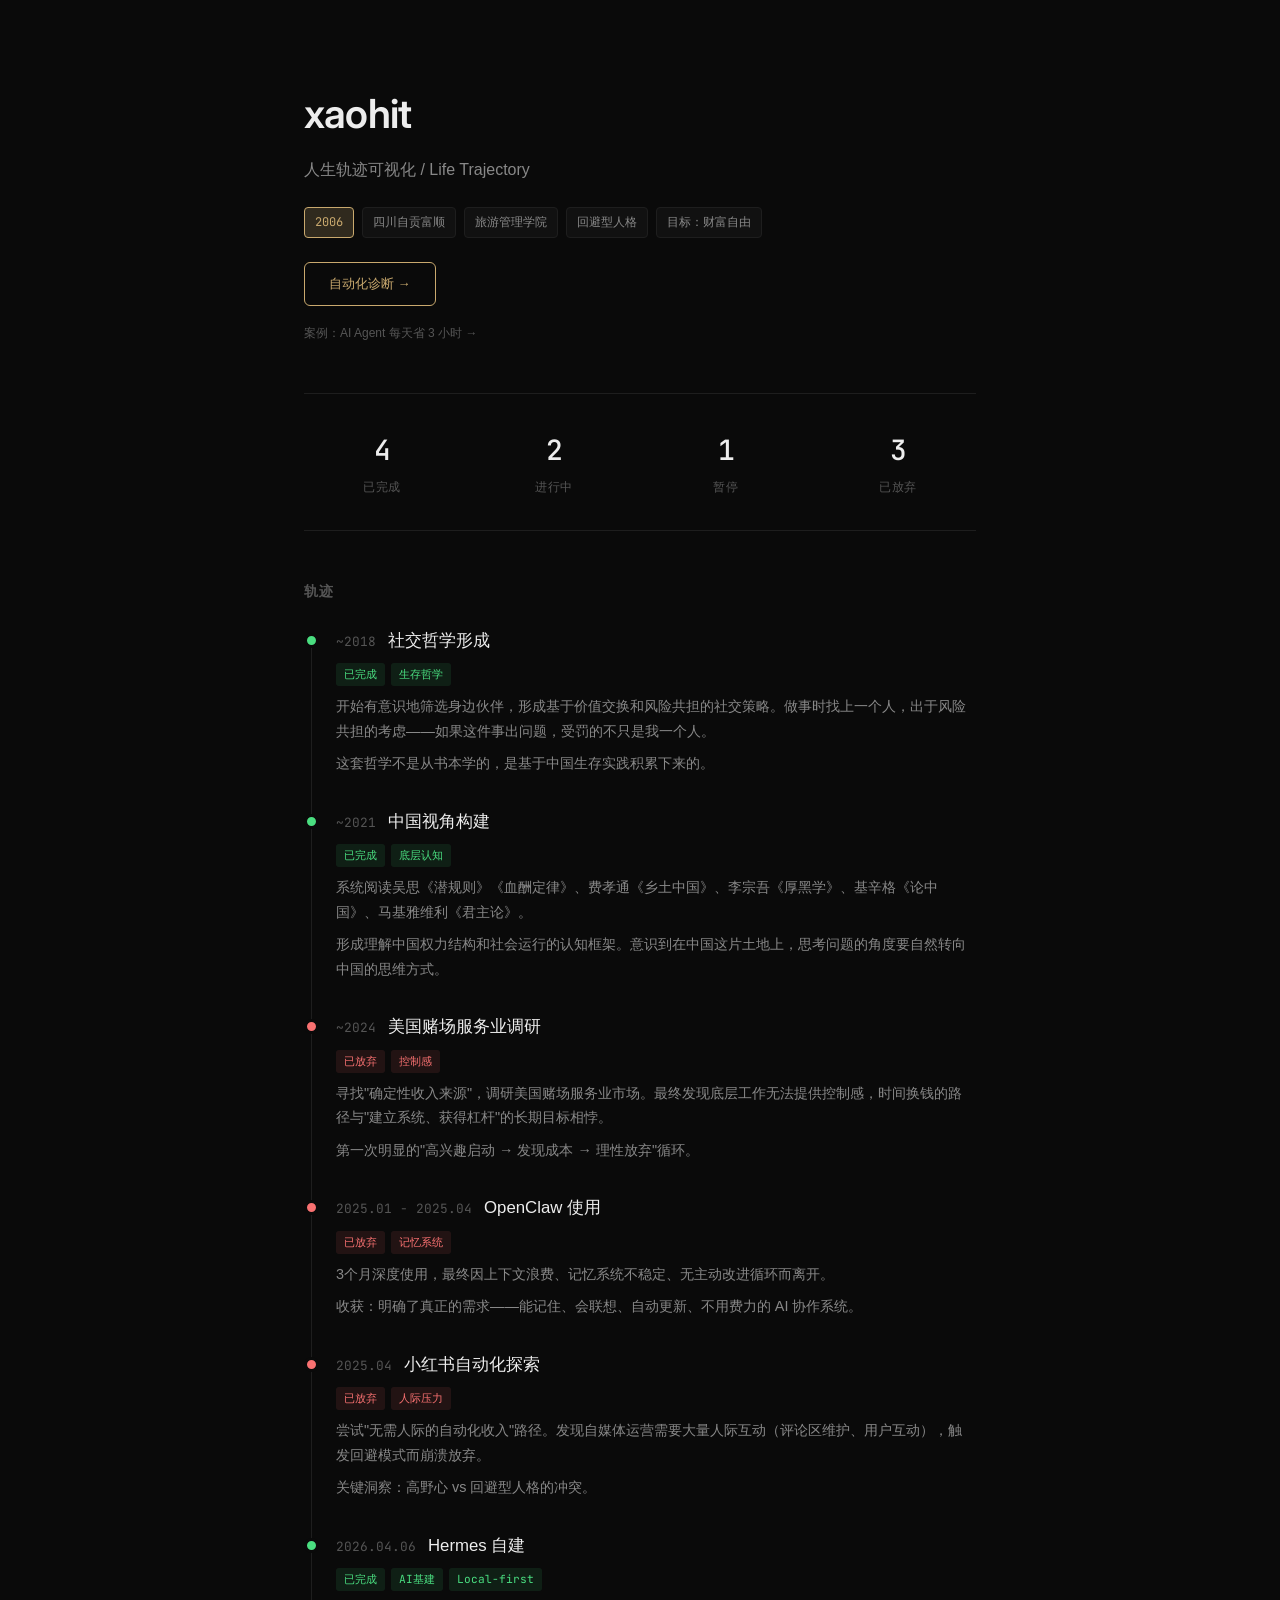
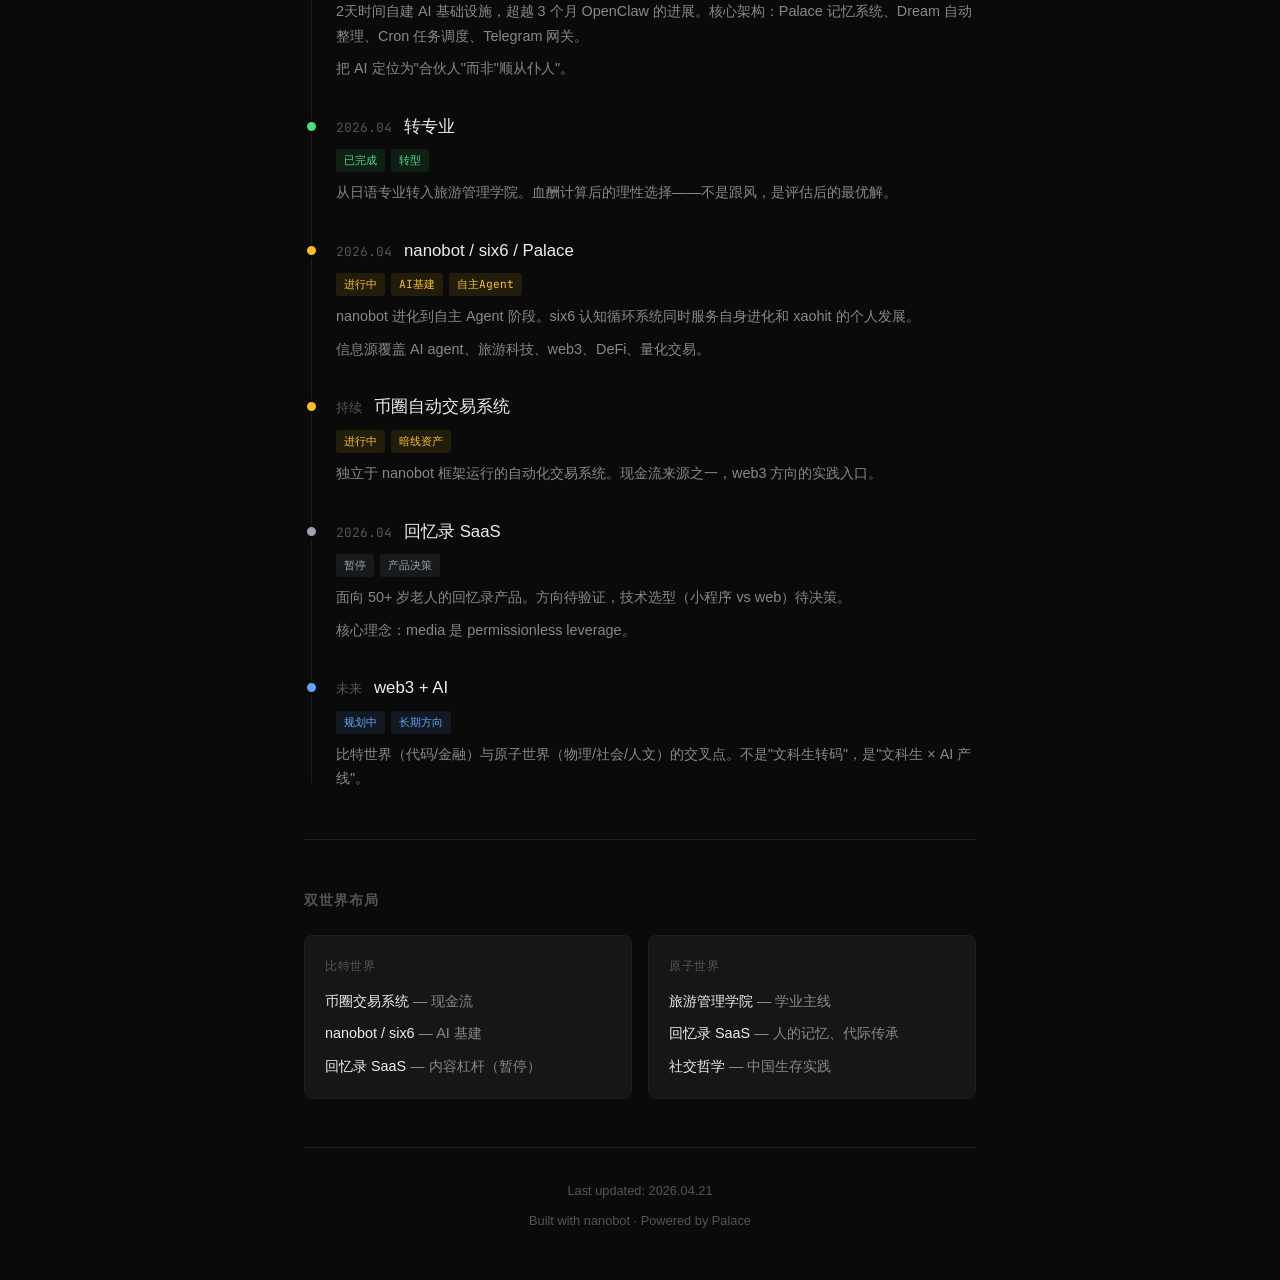
==== index.html @ 194359ae "feat: add case study page (AI Agent saves 3h daily)" ====
<!DOCTYPE html>
<html lang="zh-CN">
<head>
    <meta charset="UTF-8">
    <meta name="viewport" content="width=device-width, initial-scale=1.0">
    <title>xaohit | 人生轨迹</title>
    <link rel="preconnect" href="https://fonts.googleapis.com">
    <link href="https://fonts.googleapis.com/css2?family=Inter:wght@300;400;500;600&family=JetBrains+Mono:wght@400;500&display=swap" rel="stylesheet">
    <style>
        * {
            margin: 0;
            padding: 0;
            box-sizing: border-box;
        }

        :root {
            --bg: #0a0a0a;
            --bg-elevated: #111111;
            --bg-card: #161616;
            --border: #1e1e1e;
            --border-hover: #2a2a2a;
            --text: #ededed;
            --text-secondary: #888;
            --text-muted: #555;
            --accent: #c9a96e;
            --accent-dim: #c9a96e33;
            --done: #4ade80;
            --done-dim: #4ade801a;
            --ongoing: #fbbf24;
            --ongoing-dim: #fbbf241a;
            --paused: #9ca3af;
            --paused-dim: #9ca3af1a;
            --abandoned: #f87171;
            --abandoned-dim: #f871711a;
            --planning: #60a5fa;
            --planning-dim: #60a5fa1a;
        }

        body {
            font-family: -apple-system, BlinkMacSystemFont, 'Segoe UI', 'PingFang SC', 'Hiragino Sans GB', 'Microsoft YaHei', sans-serif;
            background: var(--bg);
            color: var(--text);
            line-height: 1.7;
            min-height: 100vh;
            -webkit-font-smoothing: antialiased;
        }

        .container {
            max-width: 720px;
            margin: 0 auto;
            padding: 0 24px;
        }

        /* Hero */
        .hero {
            padding: 80px 0 48px;
            border-bottom: 1px solid var(--border);
        }

        .hero-name {
            font-family: 'Inter', sans-serif;
            font-size: 2.5rem;
            font-weight: 600;
            letter-spacing: -0.02em;
            margin-bottom: 8px;
        }

        .hero-sub {
            font-size: 1rem;
            color: var(--text-secondary);
            margin-bottom: 24px;
        }

        .hero-badges {
            display: flex;
            flex-wrap: wrap;
            gap: 8px;
        }

        .badge {
            font-family: 'JetBrains Mono', monospace;
            font-size: 0.75rem;
            padding: 4px 10px;
            border-radius: 4px;
            background: var(--bg-elevated);
            border: 1px solid var(--border);
            color: var(--text-secondary);
        }

        .badge.accent {
            background: var(--accent-dim);
            border-color: var(--accent);
            color: var(--accent);
        }

        /* Stats */
        .stats {
            display: grid;
            grid-template-columns: repeat(4, 1fr);
            gap: 16px;
            padding: 32px 0;
            border-bottom: 1px solid var(--border);
        }

        .stat {
            text-align: center;
        }

        .stat-number {
            font-family: 'JetBrains Mono', monospace;
            font-size: 1.75rem;
            font-weight: 500;
            color: var(--text);
        }

        .stat-label {
            font-size: 0.75rem;
            color: var(--text-muted);
            margin-top: 4px;
            text-transform: uppercase;
            letter-spacing: 0.05em;
        }

        /* Section */
        .section {
            padding: 48px 0;
            border-bottom: 1px solid var(--border);
        }

        .section:last-child {
            border-bottom: none;
        }

        .section-title {
            font-family: 'Inter', sans-serif;
            font-size: 0.875rem;
            font-weight: 600;
            text-transform: uppercase;
            letter-spacing: 0.08em;
            color: var(--text-muted);
            margin-bottom: 24px;
        }

        /* Timeline */
        .timeline {
            position: relative;
        }

        .timeline::before {
            content: '';
            position: absolute;
            left: 7px;
            top: 8px;
            bottom: 8px;
            width: 1px;
            background: var(--border);
        }

        .event {
            position: relative;
            padding-left: 32px;
            padding-bottom: 32px;
        }

        .event:last-child {
            padding-bottom: 0;
        }

        .event-dot {
            position: absolute;
            left: 0;
            top: 6px;
            width: 15px;
            height: 15px;
            border-radius: 50%;
            border: 3px solid var(--bg);
            z-index: 1;
        }

        .event-dot.done { background: var(--done); }
        .event-dot.ongoing { background: var(--ongoing); }
        .event-dot.paused { background: var(--paused); }
        .event-dot.abandoned { background: var(--abandoned); }
        .event-dot.planning { background: var(--planning); }

        .event-header {
            display: flex;
            align-items: baseline;
            gap: 12px;
            margin-bottom: 6px;
            flex-wrap: wrap;
        }

        .event-time {
            font-family: 'JetBrains Mono', monospace;
            font-size: 0.8rem;
            color: var(--text-muted);
            white-space: nowrap;
        }

        .event-title {
            font-size: 1.05rem;
            font-weight: 500;
            color: var(--text);
        }

        .event-tags {
            display: flex;
            flex-wrap: wrap;
            gap: 6px;
            margin: 8px 0;
        }

        .tag {
            font-size: 0.7rem;
            padding: 2px 8px;
            border-radius: 3px;
            font-family: 'JetBrains Mono', monospace;
        }

        .tag.done { background: var(--done-dim); color: var(--done); }
        .tag.ongoing { background: var(--ongoing-dim); color: var(--ongoing); }
        .tag.paused { background: var(--paused-dim); color: var(--paused); }
        .tag.abandoned { background: var(--abandoned-dim); color: var(--abandoned); }
        .tag.planning { background: var(--planning-dim); color: var(--planning); }

        .event-desc {
            font-size: 0.9rem;
            color: var(--text-secondary);
            line-height: 1.7;
        }

        .event-desc p {
            margin-bottom: 8px;
        }

        .event-desc p:last-child {
            margin-bottom: 0;
        }

        /* Matrix */
        .matrix {
            display: grid;
            grid-template-columns: 1fr 1fr;
            gap: 16px;
        }

        .matrix-card {
            background: var(--bg-card);
            border: 1px solid var(--border);
            border-radius: 8px;
            padding: 20px;
            transition: border-color 0.2s;
        }

        .matrix-card:hover {
            border-color: var(--border-hover);
        }

        .matrix-label {
            font-size: 0.75rem;
            color: var(--text-muted);
            text-transform: uppercase;
            letter-spacing: 0.05em;
            margin-bottom: 12px;
        }

        .matrix-items {
            display: flex;
            flex-direction: column;
            gap: 8px;
        }

        .matrix-item {
            font-size: 0.9rem;
            color: var(--text-secondary);
        }

        .matrix-item strong {
            color: var(--text);
            font-weight: 500;
        }

        /* Footer */
        .footer {
            padding: 32px 0 48px;
            text-align: center;
            color: var(--text-muted);
            font-size: 0.8rem;
        }

        .footer a {
            color: var(--text-secondary);
            text-decoration: none;
        }

        .footer a:hover {
            color: var(--accent);
        }

        /* Responsive */
        @media (max-width: 600px) {
            .hero-name {
                font-size: 2rem;
            }

            .stats {
                grid-template-columns: repeat(2, 1fr);
                gap: 20px;
            }

            .matrix {
                grid-template-columns: 1fr;
            }

            .event-header {
                flex-direction: column;
                gap: 4px;
            }
        }

        /* Scroll reveal */
        .event {
            opacity: 0;
            transform: translateY(12px);
            animation: reveal 0.5s ease forwards;
        }

        .event:nth-child(1) { animation-delay: 0.05s; }
        .event:nth-child(2) { animation-delay: 0.1s; }
        .event:nth-child(3) { animation-delay: 0.15s; }
        .event:nth-child(4) { animation-delay: 0.2s; }
        .event:nth-child(5) { animation-delay: 0.25s; }
        .event:nth-child(6) { animation-delay: 0.3s; }
        .event:nth-child(7) { animation-delay: 0.35s; }
        .event:nth-child(8) { animation-delay: 0.4s; }
        .event:nth-child(9) { animation-delay: 0.45s; }
        .event:nth-child(10) { animation-delay: 0.5s; }
        .event:nth-child(11) { animation-delay: 0.55s; }

        @keyframes reveal {
            to {
                opacity: 1;
                transform: translateY(0);
            }
        }
    </style>
</head>
<body>
    <div class="container">
        <!-- Hero -->
        <div class="hero">
            <div class="hero-name">xaohit</div>
            <div class="hero-sub">人生轨迹可视化 / Life Trajectory</div>
            <div class="hero-badges">
                <span class="badge accent">2006</span>
                <span class="badge">四川自贡富顺</span>
                <span class="badge">旅游管理学院</span>
                <span class="badge">回避型人格</span>
                <span class="badge">目标：财富自由</span>
            </div>
            <a href="services.html" style="display: inline-block; margin-top: 24px; padding: 10px 24px; border: 1px solid var(--accent); color: var(--accent); text-decoration: none; border-radius: 6px; font-size: 13px; font-weight: 500; transition: all 0.2s;">自动化诊断 →</a>
            <div style="margin-top: 12px;">
                <a href="case-study.html" style="font-size: 12px; color: var(--text-muted); text-decoration: none; transition: color 0.2s;">案例：AI Agent 每天省 3 小时 →</a>
            </div>
        </div>

        <!-- Stats -->
        <div class="stats">
            <div class="stat">
                <div class="stat-number">4</div>
                <div class="stat-label">已完成</div>
            </div>
            <div class="stat">
                <div class="stat-number">2</div>
                <div class="stat-label">进行中</div>
            </div>
            <div class="stat">
                <div class="stat-number">1</div>
                <div class="stat-label">暂停</div>
            </div>
            <div class="stat">
                <div class="stat-number">3</div>
                <div class="stat-label">已放弃</div>
            </div>
        </div>

        <!-- Timeline -->
        <div class="section">
            <div class="section-title">轨迹</div>
            <div class="timeline">
                <div class="event">
                    <div class="event-dot done"></div>
                    <div class="event-header">
                        <span class="event-time">~2018</span>
                        <span class="event-title">社交哲学形成</span>
                    </div>
                    <div class="event-tags">
                        <span class="tag done">已完成</span>
                        <span class="tag done">生存哲学</span>
                    </div>
                    <div class="event-desc">
                        <p>开始有意识地筛选身边伙伴，形成基于价值交换和风险共担的社交策略。做事时找上一个人，出于风险共担的考虑——如果这件事出问题，受罚的不只是我一个人。</p>
                        <p>这套哲学不是从书本学的，是基于中国生存实践积累下来的。</p>
                    </div>
                </div>

                <div class="event">
                    <div class="event-dot done"></div>
                    <div class="event-header">
                        <span class="event-time">~2021</span>
                        <span class="event-title">中国视角构建</span>
                    </div>
                    <div class="event-tags">
                        <span class="tag done">已完成</span>
                        <span class="tag done">底层认知</span>
                    </div>
                    <div class="event-desc">
                        <p>系统阅读吴思《潜规则》《血酬定律》、费孝通《乡土中国》、李宗吾《厚黑学》、基辛格《论中国》、马基雅维利《君主论》。</p>
                        <p>形成理解中国权力结构和社会运行的认知框架。意识到在中国这片土地上，思考问题的角度要自然转向中国的思维方式。</p>
                    </div>
                </div>

                <div class="event">
                    <div class="event-dot abandoned"></div>
                    <div class="event-header">
                        <span class="event-time">~2024</span>
                        <span class="event-title">美国赌场服务业调研</span>
                    </div>
                    <div class="event-tags">
                        <span class="tag abandoned">已放弃</span>
                        <span class="tag abandoned">控制感</span>
                    </div>
                    <div class="event-desc">
                        <p>寻找"确定性收入来源"，调研美国赌场服务业市场。最终发现底层工作无法提供控制感，时间换钱的路径与"建立系统、获得杠杆"的长期目标相悖。</p>
                        <p>第一次明显的"高兴趣启动 → 发现成本 → 理性放弃"循环。</p>
                    </div>
                </div>

                <div class="event">
                    <div class="event-dot abandoned"></div>
                    <div class="event-header">
                        <span class="event-time">2025.01 - 2025.04</span>
                        <span class="event-title">OpenClaw 使用</span>
                    </div>
                    <div class="event-tags">
                        <span class="tag abandoned">已放弃</span>
                        <span class="tag abandoned">记忆系统</span>
                    </div>
                    <div class="event-desc">
                        <p>3个月深度使用，最终因上下文浪费、记忆系统不稳定、无主动改进循环而离开。</p>
                        <p>收获：明确了真正的需求——能记住、会联想、自动更新、不用费力的 AI 协作系统。</p>
                    </div>
                </div>

                <div class="event">
                    <div class="event-dot abandoned"></div>
                    <div class="event-header">
                        <span class="event-time">2025.04</span>
                        <span class="event-title">小红书自动化探索</span>
                    </div>
                    <div class="event-tags">
                        <span class="tag abandoned">已放弃</span>
                        <span class="tag abandoned">人际压力</span>
                    </div>
                    <div class="event-desc">
                        <p>尝试"无需人际的自动化收入"路径。发现自媒体运营需要大量人际互动（评论区维护、用户互动），触发回避模式而崩溃放弃。</p>
                        <p>关键洞察：高野心 vs 回避型人格的冲突。</p>
                    </div>
                </div>

                <div class="event">
                    <div class="event-dot done"></div>
                    <div class="event-header">
                        <span class="event-time">2026.04.06</span>
                        <span class="event-title">Hermes 自建</span>
                    </div>
                    <div class="event-tags">
                        <span class="tag done">已完成</span>
                        <span class="tag done">AI基建</span>
                        <span class="tag done">Local-first</span>
                    </div>
                    <div class="event-desc">
                        <p>2天时间自建 AI 基础设施，超越 3 个月 OpenClaw 的进展。核心架构：Palace 记忆系统、Dream 自动整理、Cron 任务调度、Telegram 网关。</p>
                        <p>把 AI 定位为"合伙人"而非"顺从仆人"。</p>
                    </div>
                </div>

                <div class="event">
                    <div class="event-dot done"></div>
                    <div class="event-header">
                        <span class="event-time">2026.04</span>
                        <span class="event-title">转专业</span>
                    </div>
                    <div class="event-tags">
                        <span class="tag done">已完成</span>
                        <span class="tag done">转型</span>
                    </div>
                    <div class="event-desc">
                        <p>从日语专业转入旅游管理学院。血酬计算后的理性选择——不是跟风，是评估后的最优解。</p>
                    </div>
                </div>

                <div class="event">
                    <div class="event-dot ongoing"></div>
                    <div class="event-header">
                        <span class="event-time">2026.04</span>
                        <span class="event-title">nanobot / six6 / Palace</span>
                    </div>
                    <div class="event-tags">
                        <span class="tag ongoing">进行中</span>
                        <span class="tag ongoing">AI基建</span>
                        <span class="tag ongoing">自主Agent</span>
                    </div>
                    <div class="event-desc">
                        <p>nanobot 进化到自主 Agent 阶段。six6 认知循环系统同时服务自身进化和 xaohit 的个人发展。</p>
                        <p>信息源覆盖 AI agent、旅游科技、web3、DeFi、量化交易。</p>
                    </div>
                </div>

                <div class="event">
                    <div class="event-dot ongoing"></div>
                    <div class="event-header">
                        <span class="event-time">持续</span>
                        <span class="event-title">币圈自动交易系统</span>
                    </div>
                    <div class="event-tags">
                        <span class="tag ongoing">进行中</span>
                        <span class="tag ongoing">暗线资产</span>
                    </div>
                    <div class="event-desc">
                        <p>独立于 nanobot 框架运行的自动化交易系统。现金流来源之一，web3 方向的实践入口。</p>
                    </div>
                </div>

                <div class="event">
                    <div class="event-dot paused"></div>
                    <div class="event-header">
                        <span class="event-time">2026.04</span>
                        <span class="event-title">回忆录 SaaS</span>
                    </div>
                    <div class="event-tags">
                        <span class="tag paused">暂停</span>
                        <span class="tag paused">产品决策</span>
                    </div>
                    <div class="event-desc">
                        <p>面向 50+ 岁老人的回忆录产品。方向待验证，技术选型（小程序 vs web）待决策。</p>
                        <p>核心理念：media 是 permissionless leverage。</p>
                    </div>
                </div>

                <div class="event">
                    <div class="event-dot planning"></div>
                    <div class="event-header">
                        <span class="event-time">未来</span>
                        <span class="event-title">web3 + AI</span>
                    </div>
                    <div class="event-tags">
                        <span class="tag planning">规划中</span>
                        <span class="tag planning">长期方向</span>
                    </div>
                    <div class="event-desc">
                        <p>比特世界（代码/金融）与原子世界（物理/社会/人文）的交叉点。不是"文科生转码"，是"文科生 × AI 产线"。</p>
                    </div>
                </div>
            </div>
        </div>

        <!-- Matrix -->
        <div class="section">
            <div class="section-title">双世界布局</div>
            <div class="matrix">
                <div class="matrix-card">
                    <div class="matrix-label">比特世界</div>
                    <div class="matrix-items">
                        <div class="matrix-item"><strong>币圈交易系统</strong> — 现金流</div>
                        <div class="matrix-item"><strong>nanobot / six6</strong> — AI 基建</div>
                        <div class="matrix-item"><strong>回忆录 SaaS</strong> — 内容杠杆（暂停）</div>
                    </div>
                </div>
                <div class="matrix-card">
                    <div class="matrix-label">原子世界</div>
                    <div class="matrix-items">
                        <div class="matrix-item"><strong>旅游管理学院</strong> — 学业主线</div>
                        <div class="matrix-item"><strong>回忆录 SaaS</strong> — 人的记忆、代际传承</div>
                        <div class="matrix-item"><strong>社交哲学</strong> — 中国生存实践</div>
                    </div>
                </div>
            </div>
        </div>

        <!-- Footer -->
        <div class="footer">
            <p>Last updated: 2026.04.21</p>
            <p style="margin-top: 8px;">Built with nanobot · Powered by Palace</p>
        </div>
    </div>
</body>
</html>
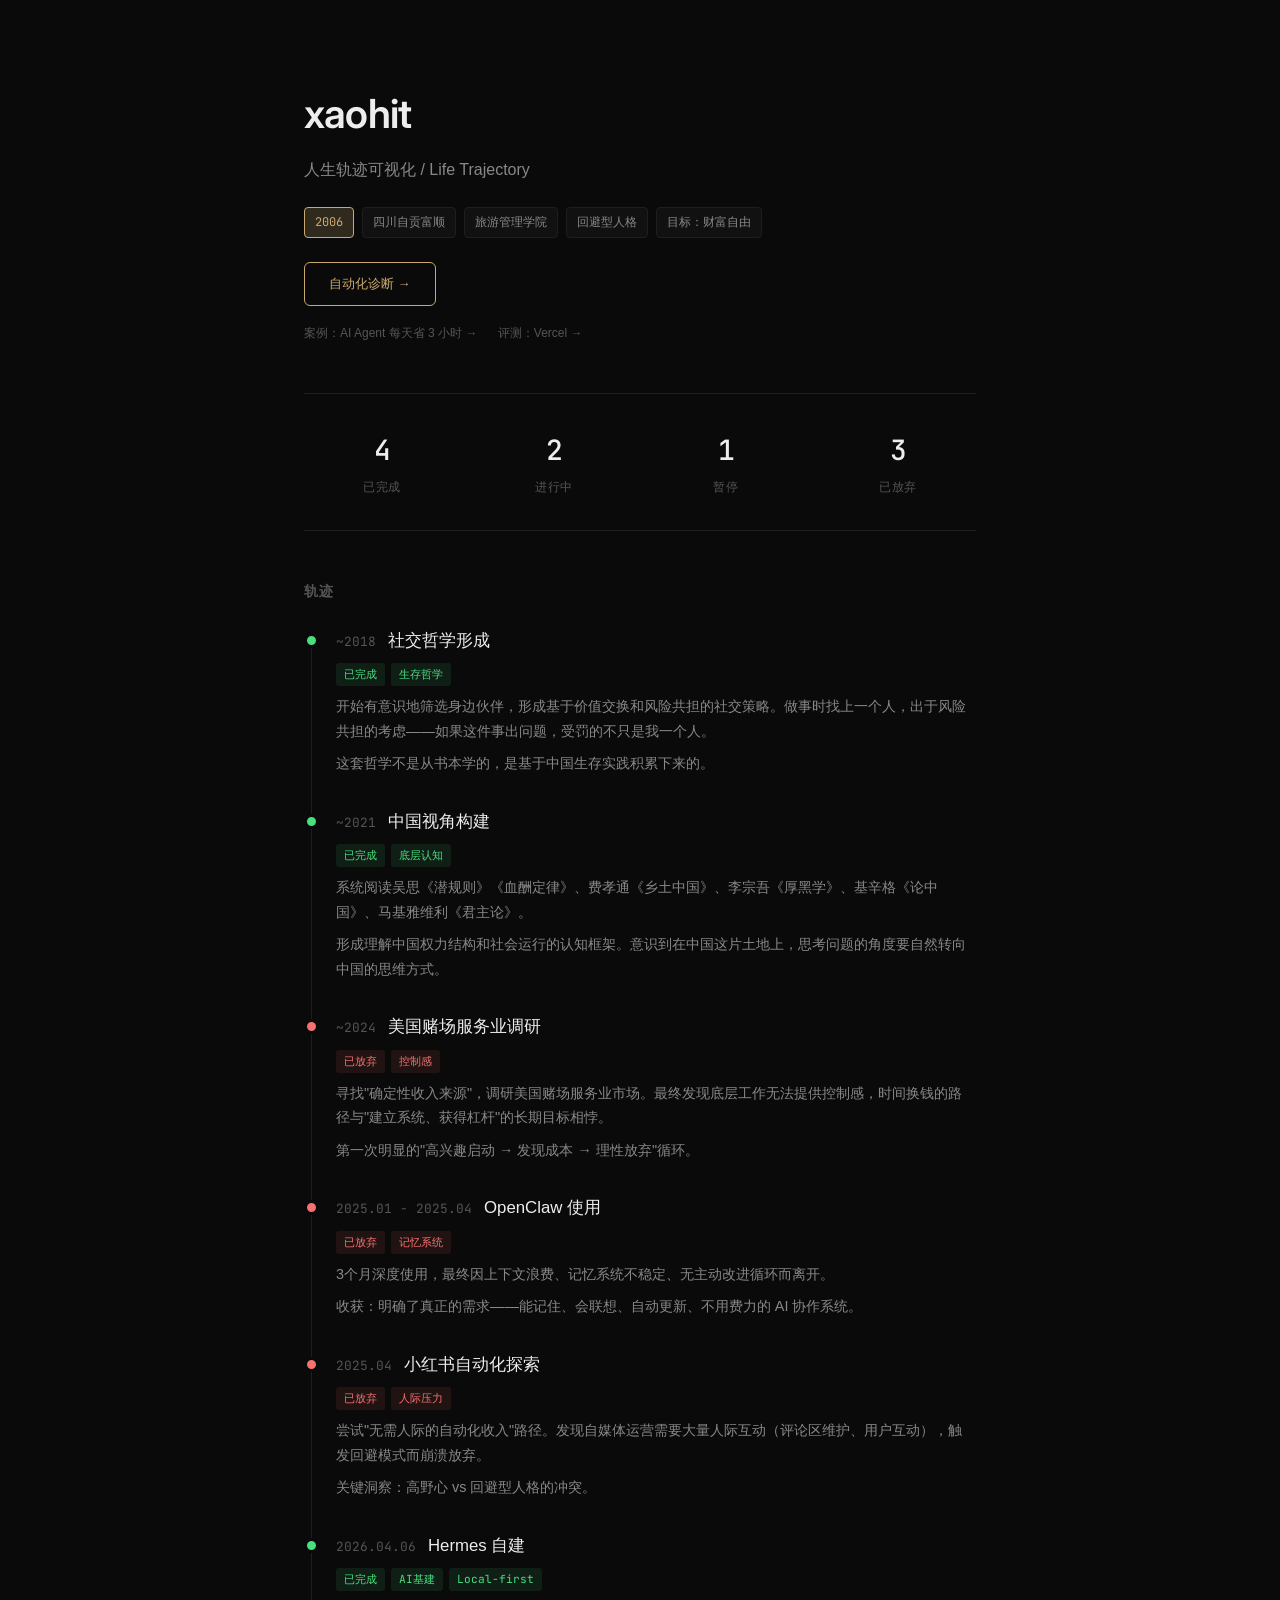
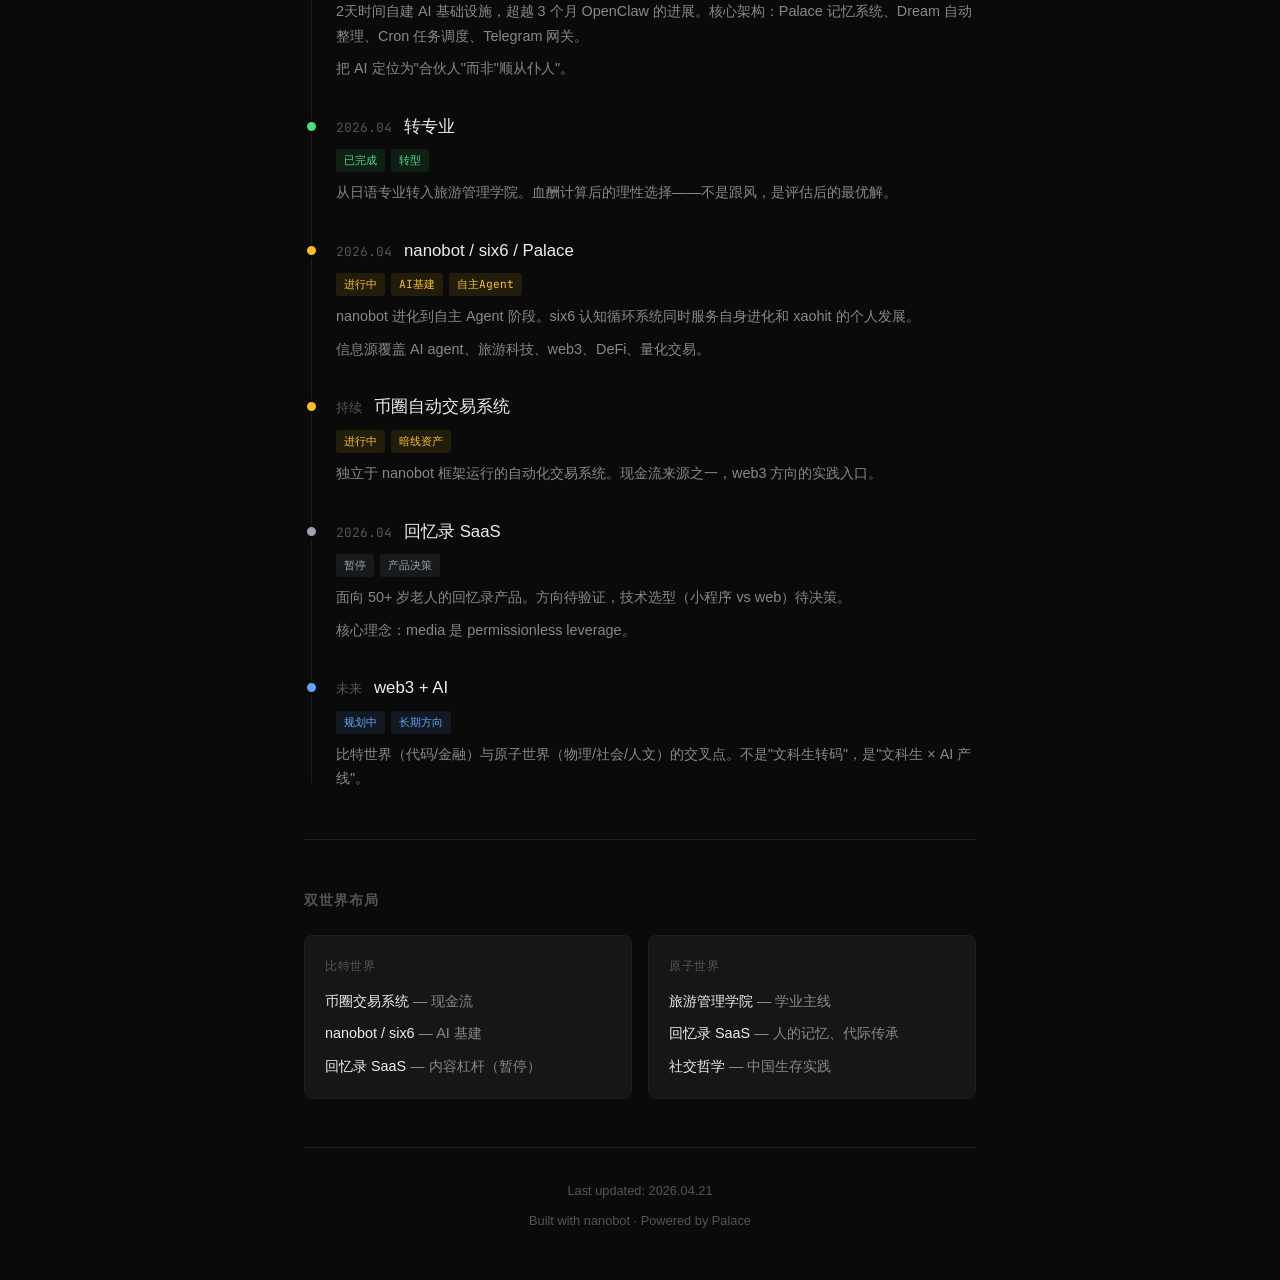
==== commit b19d9d11: "feat: add Vercel review page (affiliate content)" ====
--- a/index.html
+++ b/index.html
@@ -361,7 +361,8 @@
             </div>
             <a href="services.html" style="display: inline-block; margin-top: 24px; padding: 10px 24px; border: 1px solid var(--accent); color: var(--accent); text-decoration: none; border-radius: 6px; font-size: 13px; font-weight: 500; transition: all 0.2s;">自动化诊断 →</a>
             <div style="margin-top: 12px;">
-                <a href="case-study.html" style="font-size: 12px; color: var(--text-muted); text-decoration: none; transition: color 0.2s;">案例：AI Agent 每天省 3 小时 →</a>
+                <a href="case-study.html" style="font-size: 12px; color: var(--text-muted); text-decoration: none; transition: color 0.2s; margin-right: 16px;">案例：AI Agent 每天省 3 小时 →</a>
+                <a href="reviews/vercel.html" style="font-size: 12px; color: var(--text-muted); text-decoration: none; transition: color 0.2s;">评测：Vercel →</a>
             </div>
         </div>
 
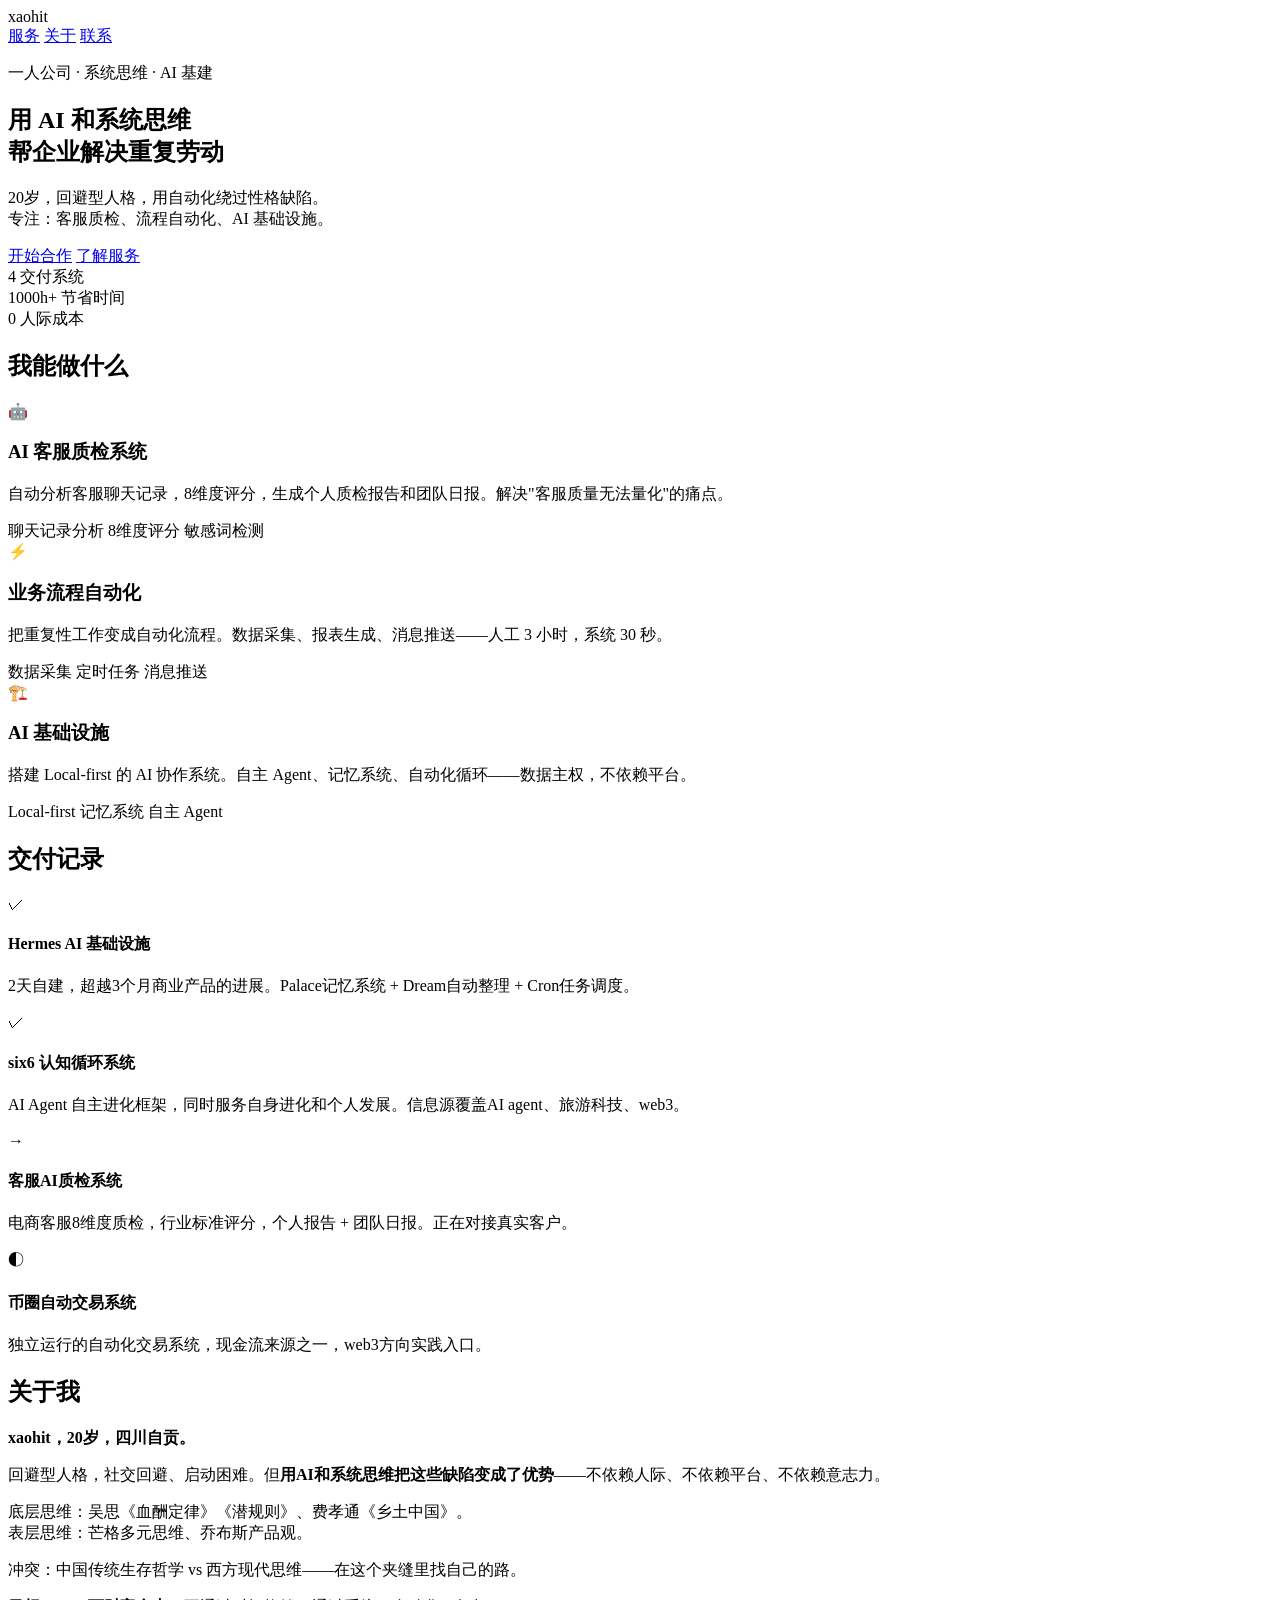
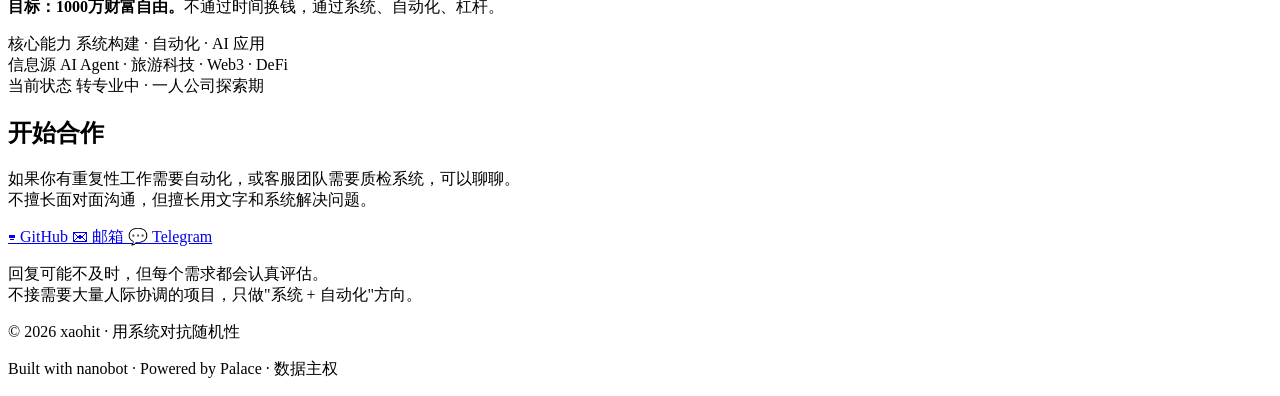
==== commit 002671ad: "v2: redesign homepage as one-person company site" ====
--- a/index.html
+++ b/index.html
@@ -3,598 +3,181 @@
 <head>
     <meta charset="UTF-8">
     <meta name="viewport" content="width=device-width, initial-scale=1.0">
-    <title>xaohit | 人生轨迹</title>
+    <title>xaohit | AI × 系统 × 自动化</title>
+    <link rel="stylesheet" href="style.css">
     <link rel="preconnect" href="https://fonts.googleapis.com">
-    <link href="https://fonts.googleapis.com/css2?family=Inter:wght@300;400;500;600&family=JetBrains+Mono:wght@400;500&display=swap" rel="stylesheet">
-    <style>
-        * {
-            margin: 0;
-            padding: 0;
-            box-sizing: border-box;
-        }
-
-        :root {
-            --bg: #0a0a0a;
-            --bg-elevated: #111111;
-            --bg-card: #161616;
-            --border: #1e1e1e;
-            --border-hover: #2a2a2a;
-            --text: #ededed;
-            --text-secondary: #888;
-            --text-muted: #555;
-            --accent: #c9a96e;
-            --accent-dim: #c9a96e33;
-            --done: #4ade80;
-            --done-dim: #4ade801a;
-            --ongoing: #fbbf24;
-            --ongoing-dim: #fbbf241a;
-            --paused: #9ca3af;
-            --paused-dim: #9ca3af1a;
-            --abandoned: #f87171;
-            --abandoned-dim: #f871711a;
-            --planning: #60a5fa;
-            --planning-dim: #60a5fa1a;
-        }
-
-        body {
-            font-family: -apple-system, BlinkMacSystemFont, 'Segoe UI', 'PingFang SC', 'Hiragino Sans GB', 'Microsoft YaHei', sans-serif;
-            background: var(--bg);
-            color: var(--text);
-            line-height: 1.7;
-            min-height: 100vh;
-            -webkit-font-smoothing: antialiased;
-        }
-
-        .container {
-            max-width: 720px;
-            margin: 0 auto;
-            padding: 0 24px;
-        }
-
-        /* Hero */
-        .hero {
-            padding: 80px 0 48px;
-            border-bottom: 1px solid var(--border);
-        }
-
-        .hero-name {
-            font-family: 'Inter', sans-serif;
-            font-size: 2.5rem;
-            font-weight: 600;
-            letter-spacing: -0.02em;
-            margin-bottom: 8px;
-        }
-
-        .hero-sub {
-            font-size: 1rem;
-            color: var(--text-secondary);
-            margin-bottom: 24px;
-        }
-
-        .hero-badges {
-            display: flex;
-            flex-wrap: wrap;
-            gap: 8px;
-        }
-
-        .badge {
-            font-family: 'JetBrains Mono', monospace;
-            font-size: 0.75rem;
-            padding: 4px 10px;
-            border-radius: 4px;
-            background: var(--bg-elevated);
-            border: 1px solid var(--border);
-            color: var(--text-secondary);
-        }
-
-        .badge.accent {
-            background: var(--accent-dim);
-            border-color: var(--accent);
-            color: var(--accent);
-        }
-
-        /* Stats */
-        .stats {
-            display: grid;
-            grid-template-columns: repeat(4, 1fr);
-            gap: 16px;
-            padding: 32px 0;
-            border-bottom: 1px solid var(--border);
-        }
-
-        .stat {
-            text-align: center;
-        }
-
-        .stat-number {
-            font-family: 'JetBrains Mono', monospace;
-            font-size: 1.75rem;
-            font-weight: 500;
-            color: var(--text);
-        }
-
-        .stat-label {
-            font-size: 0.75rem;
-            color: var(--text-muted);
-            margin-top: 4px;
-            text-transform: uppercase;
-            letter-spacing: 0.05em;
-        }
-
-        /* Section */
-        .section {
-            padding: 48px 0;
-            border-bottom: 1px solid var(--border);
-        }
-
-        .section:last-child {
-            border-bottom: none;
-        }
-
-        .section-title {
-            font-family: 'Inter', sans-serif;
-            font-size: 0.875rem;
-            font-weight: 600;
-            text-transform: uppercase;
-            letter-spacing: 0.08em;
-            color: var(--text-muted);
-            margin-bottom: 24px;
-        }
-
-        /* Timeline */
-        .timeline {
-            position: relative;
-        }
-
-        .timeline::before {
-            content: '';
-            position: absolute;
-            left: 7px;
-            top: 8px;
-            bottom: 8px;
-            width: 1px;
-            background: var(--border);
-        }
-
-        .event {
-            position: relative;
-            padding-left: 32px;
-            padding-bottom: 32px;
-        }
-
-        .event:last-child {
-            padding-bottom: 0;
-        }
-
-        .event-dot {
-            position: absolute;
-            left: 0;
-            top: 6px;
-            width: 15px;
-            height: 15px;
-            border-radius: 50%;
-            border: 3px solid var(--bg);
-            z-index: 1;
-        }
-
-        .event-dot.done { background: var(--done); }
-        .event-dot.ongoing { background: var(--ongoing); }
-        .event-dot.paused { background: var(--paused); }
-        .event-dot.abandoned { background: var(--abandoned); }
-        .event-dot.planning { background: var(--planning); }
-
-        .event-header {
-            display: flex;
-            align-items: baseline;
-            gap: 12px;
-            margin-bottom: 6px;
-            flex-wrap: wrap;
-        }
-
-        .event-time {
-            font-family: 'JetBrains Mono', monospace;
-            font-size: 0.8rem;
-            color: var(--text-muted);
-            white-space: nowrap;
-        }
-
-        .event-title {
-            font-size: 1.05rem;
-            font-weight: 500;
-            color: var(--text);
-        }
-
-        .event-tags {
-            display: flex;
-            flex-wrap: wrap;
-            gap: 6px;
-            margin: 8px 0;
-        }
-
-        .tag {
-            font-size: 0.7rem;
-            padding: 2px 8px;
-            border-radius: 3px;
-            font-family: 'JetBrains Mono', monospace;
-        }
-
-        .tag.done { background: var(--done-dim); color: var(--done); }
-        .tag.ongoing { background: var(--ongoing-dim); color: var(--ongoing); }
-        .tag.paused { background: var(--paused-dim); color: var(--paused); }
-        .tag.abandoned { background: var(--abandoned-dim); color: var(--abandoned); }
-        .tag.planning { background: var(--planning-dim); color: var(--planning); }
-
-        .event-desc {
-            font-size: 0.9rem;
-            color: var(--text-secondary);
-            line-height: 1.7;
-        }
-
-        .event-desc p {
-            margin-bottom: 8px;
-        }
-
-        .event-desc p:last-child {
-            margin-bottom: 0;
-        }
-
-        /* Matrix */
-        .matrix {
-            display: grid;
-            grid-template-columns: 1fr 1fr;
-            gap: 16px;
-        }
-
-        .matrix-card {
-            background: var(--bg-card);
-            border: 1px solid var(--border);
-            border-radius: 8px;
-            padding: 20px;
-            transition: border-color 0.2s;
-        }
-
-        .matrix-card:hover {
-            border-color: var(--border-hover);
-        }
-
-        .matrix-label {
-            font-size: 0.75rem;
-            color: var(--text-muted);
-            text-transform: uppercase;
-            letter-spacing: 0.05em;
-            margin-bottom: 12px;
-        }
-
-        .matrix-items {
-            display: flex;
-            flex-direction: column;
-            gap: 8px;
-        }
-
-        .matrix-item {
-            font-size: 0.9rem;
-            color: var(--text-secondary);
-        }
-
-        .matrix-item strong {
-            color: var(--text);
-            font-weight: 500;
-        }
-
-        /* Footer */
-        .footer {
-            padding: 32px 0 48px;
-            text-align: center;
-            color: var(--text-muted);
-            font-size: 0.8rem;
-        }
-
-        .footer a {
-            color: var(--text-secondary);
-            text-decoration: none;
-        }
-
-        .footer a:hover {
-            color: var(--accent);
-        }
-
-        /* Responsive */
-        @media (max-width: 600px) {
-            .hero-name {
-                font-size: 2rem;
-            }
-
-            .stats {
-                grid-template-columns: repeat(2, 1fr);
-                gap: 20px;
-            }
-
-            .matrix {
-                grid-template-columns: 1fr;
-            }
-
-            .event-header {
-                flex-direction: column;
-                gap: 4px;
-            }
-        }
-
-        /* Scroll reveal */
-        .event {
-            opacity: 0;
-            transform: translateY(12px);
-            animation: reveal 0.5s ease forwards;
-        }
-
-        .event:nth-child(1) { animation-delay: 0.05s; }
-        .event:nth-child(2) { animation-delay: 0.1s; }
-        .event:nth-child(3) { animation-delay: 0.15s; }
-        .event:nth-child(4) { animation-delay: 0.2s; }
-        .event:nth-child(5) { animation-delay: 0.25s; }
-        .event:nth-child(6) { animation-delay: 0.3s; }
-        .event:nth-child(7) { animation-delay: 0.35s; }
-        .event:nth-child(8) { animation-delay: 0.4s; }
-        .event:nth-child(9) { animation-delay: 0.45s; }
-        .event:nth-child(10) { animation-delay: 0.5s; }
-        .event:nth-child(11) { animation-delay: 0.55s; }
-
-        @keyframes reveal {
-            to {
-                opacity: 1;
-                transform: translateY(0);
-            }
-        }
-    </style>
 </head>
 <body>
-    <div class="container">
-        <!-- Hero -->
-        <div class="hero">
-            <div class="hero-name">xaohit</div>
-            <div class="hero-sub">人生轨迹可视化 / Life Trajectory</div>
-            <div class="hero-badges">
-                <span class="badge accent">2006</span>
-                <span class="badge">四川自贡富顺</span>
-                <span class="badge">旅游管理学院</span>
-                <span class="badge">回避型人格</span>
-                <span class="badge">目标：财富自由</span>
-            </div>
-            <a href="services.html" style="display: inline-block; margin-top: 24px; padding: 10px 24px; border: 1px solid var(--accent); color: var(--accent); text-decoration: none; border-radius: 6px; font-size: 13px; font-weight: 500; transition: all 0.2s;">自动化诊断 →</a>
-            <div style="margin-top: 12px;">
-                <a href="case-study.html" style="font-size: 12px; color: var(--text-muted); text-decoration: none; transition: color 0.2s; margin-right: 16px;">案例：AI Agent 每天省 3 小时 →</a>
-                <a href="reviews/vercel.html" style="font-size: 12px; color: var(--text-muted); text-decoration: none; transition: color 0.2s;">评测：Vercel →</a>
+    <nav class="nav">
+        <div class="nav-brand">xaohit</div>
+        <div class="nav-links">
+            <a href="#services">服务</a>
+            <a href="#about">关于</a>
+            <a href="#contact">联系</a>
+        </div>
+    </nav>
+
+    <section class="hero">
+        <div class="hero-content">
+            <p class="hero-tag">一人公司 · 系统思维 · AI 基建</p>
+            <h1 class="hero-title">
+                用 AI 和系统思维<br>
+                帮企业解决<span class="highlight">重复劳动</span>
+            </h1>
+            <p class="hero-subtitle">
+                20岁，回避型人格，用自动化绕过性格缺陷。<br>
+                专注：客服质检、流程自动化、AI 基础设施。
+            </p>
+            <div class="hero-cta">
+                <a href="#contact" class="btn btn-primary">开始合作</a>
+                <a href="#services" class="btn btn-secondary">了解服务</a>
             </div>
         </div>
-
-        <!-- Stats -->
-        <div class="stats">
+        <div class="hero-stats">
             <div class="stat">
-                <div class="stat-number">4</div>
-                <div class="stat-label">已完成</div>
+                <span class="stat-num">4</span>
+                <span class="stat-label">交付系统</span>
             </div>
             <div class="stat">
-                <div class="stat-number">2</div>
-                <div class="stat-label">进行中</div>
+                <span class="stat-num">1000h+</span>
+                <span class="stat-label">节省时间</span>
             </div>
             <div class="stat">
-                <div class="stat-number">1</div>
-                <div class="stat-label">暂停</div>
-            </div>
-            <div class="stat">
-                <div class="stat-number">3</div>
-                <div class="stat-label">已放弃</div>
+                <span class="stat-num">0</span>
+                <span class="stat-label">人际成本</span>
             </div>
         </div>
+    </section>
 
-        <!-- Timeline -->
-        <div class="section">
-            <div class="section-title">轨迹</div>
-            <div class="timeline">
-                <div class="event">
-                    <div class="event-dot done"></div>
-                    <div class="event-header">
-                        <span class="event-time">~2018</span>
-                        <span class="event-title">社交哲学形成</span>
-                    </div>
-                    <div class="event-tags">
-                        <span class="tag done">已完成</span>
-                        <span class="tag done">生存哲学</span>
-                    </div>
-                    <div class="event-desc">
-                        <p>开始有意识地筛选身边伙伴，形成基于价值交换和风险共担的社交策略。做事时找上一个人，出于风险共担的考虑——如果这件事出问题，受罚的不只是我一个人。</p>
-                        <p>这套哲学不是从书本学的，是基于中国生存实践积累下来的。</p>
-                    </div>
+    <section class="services" id="services">
+        <h2 class="section-title">我能做什么</h2>
+        <div class="services-grid">
+            <div class="service-card">
+                <div class="service-icon">🤖</div>
+                <h3>AI 客服质检系统</h3>
+                <p>自动分析客服聊天记录，8维度评分，生成个人质检报告和团队日报。解决"客服质量无法量化"的痛点。</p>
+                <div class="service-tags">
+                    <span>聊天记录分析</span>
+                    <span>8维度评分</span>
+                    <span>敏感词检测</span>
                 </div>
-
-                <div class="event">
-                    <div class="event-dot done"></div>
-                    <div class="event-header">
-                        <span class="event-time">~2021</span>
-                        <span class="event-title">中国视角构建</span>
-                    </div>
-                    <div class="event-tags">
-                        <span class="tag done">已完成</span>
-                        <span class="tag done">底层认知</span>
-                    </div>
-                    <div class="event-desc">
-                        <p>系统阅读吴思《潜规则》《血酬定律》、费孝通《乡土中国》、李宗吾《厚黑学》、基辛格《论中国》、马基雅维利《君主论》。</p>
-                        <p>形成理解中国权力结构和社会运行的认知框架。意识到在中国这片土地上，思考问题的角度要自然转向中国的思维方式。</p>
-                    </div>
+            </div>
+            <div class="service-card">
+                <div class="service-icon">⚡</div>
+                <h3>业务流程自动化</h3>
+                <p>把重复性工作变成自动化流程。数据采集、报表生成、消息推送——人工 3 小时，系统 30 秒。</p>
+                <div class="service-tags">
+                    <span>数据采集</span>
+                    <span>定时任务</span>
+                    <span>消息推送</span>
                 </div>
-
-                <div class="event">
-                    <div class="event-dot abandoned"></div>
-                    <div class="event-header">
-                        <span class="event-time">~2024</span>
-                        <span class="event-title">美国赌场服务业调研</span>
-                    </div>
-                    <div class="event-tags">
-                        <span class="tag abandoned">已放弃</span>
-                        <span class="tag abandoned">控制感</span>
-                    </div>
-                    <div class="event-desc">
-                        <p>寻找"确定性收入来源"，调研美国赌场服务业市场。最终发现底层工作无法提供控制感，时间换钱的路径与"建立系统、获得杠杆"的长期目标相悖。</p>
-                        <p>第一次明显的"高兴趣启动 → 发现成本 → 理性放弃"循环。</p>
-                    </div>
-                </div>
-
-                <div class="event">
-                    <div class="event-dot abandoned"></div>
-                    <div class="event-header">
-                        <span class="event-time">2025.01 - 2025.04</span>
-                        <span class="event-title">OpenClaw 使用</span>
-                    </div>
-                    <div class="event-tags">
-                        <span class="tag abandoned">已放弃</span>
-                        <span class="tag abandoned">记忆系统</span>
-                    </div>
-                    <div class="event-desc">
-                        <p>3个月深度使用，最终因上下文浪费、记忆系统不稳定、无主动改进循环而离开。</p>
-                        <p>收获：明确了真正的需求——能记住、会联想、自动更新、不用费力的 AI 协作系统。</p>
-                    </div>
-                </div>
-
-                <div class="event">
-                    <div class="event-dot abandoned"></div>
-                    <div class="event-header">
-                        <span class="event-time">2025.04</span>
-                        <span class="event-title">小红书自动化探索</span>
-                    </div>
-                    <div class="event-tags">
-                        <span class="tag abandoned">已放弃</span>
-                        <span class="tag abandoned">人际压力</span>
-                    </div>
-                    <div class="event-desc">
-                        <p>尝试"无需人际的自动化收入"路径。发现自媒体运营需要大量人际互动（评论区维护、用户互动），触发回避模式而崩溃放弃。</p>
-                        <p>关键洞察：高野心 vs 回避型人格的冲突。</p>
-                    </div>
-                </div>
-
-                <div class="event">
-                    <div class="event-dot done"></div>
-                    <div class="event-header">
-                        <span class="event-time">2026.04.06</span>
-                        <span class="event-title">Hermes 自建</span>
-                    </div>
-                    <div class="event-tags">
-                        <span class="tag done">已完成</span>
-                        <span class="tag done">AI基建</span>
-                        <span class="tag done">Local-first</span>
-                    </div>
-                    <div class="event-desc">
-                        <p>2天时间自建 AI 基础设施，超越 3 个月 OpenClaw 的进展。核心架构：Palace 记忆系统、Dream 自动整理、Cron 任务调度、Telegram 网关。</p>
-                        <p>把 AI 定位为"合伙人"而非"顺从仆人"。</p>
-                    </div>
-                </div>
-
-                <div class="event">
-                    <div class="event-dot done"></div>
-                    <div class="event-header">
-                        <span class="event-time">2026.04</span>
-                        <span class="event-title">转专业</span>
-                    </div>
-                    <div class="event-tags">
-                        <span class="tag done">已完成</span>
-                        <span class="tag done">转型</span>
-                    </div>
-                    <div class="event-desc">
-                        <p>从日语专业转入旅游管理学院。血酬计算后的理性选择——不是跟风，是评估后的最优解。</p>
-                    </div>
-                </div>
-
-                <div class="event">
-                    <div class="event-dot ongoing"></div>
-                    <div class="event-header">
-                        <span class="event-time">2026.04</span>
-                        <span class="event-title">nanobot / six6 / Palace</span>
-                    </div>
-                    <div class="event-tags">
-                        <span class="tag ongoing">进行中</span>
-                        <span class="tag ongoing">AI基建</span>
-                        <span class="tag ongoing">自主Agent</span>
-                    </div>
-                    <div class="event-desc">
-                        <p>nanobot 进化到自主 Agent 阶段。six6 认知循环系统同时服务自身进化和 xaohit 的个人发展。</p>
-                        <p>信息源覆盖 AI agent、旅游科技、web3、DeFi、量化交易。</p>
-                    </div>
-                </div>
-
-                <div class="event">
-                    <div class="event-dot ongoing"></div>
-                    <div class="event-header">
-                        <span class="event-time">持续</span>
-                        <span class="event-title">币圈自动交易系统</span>
-                    </div>
-                    <div class="event-tags">
-                        <span class="tag ongoing">进行中</span>
-                        <span class="tag ongoing">暗线资产</span>
-                    </div>
-                    <div class="event-desc">
-                        <p>独立于 nanobot 框架运行的自动化交易系统。现金流来源之一，web3 方向的实践入口。</p>
-                    </div>
-                </div>
-
-                <div class="event">
-                    <div class="event-dot paused"></div>
-                    <div class="event-header">
-                        <span class="event-time">2026.04</span>
-                        <span class="event-title">回忆录 SaaS</span>
-                    </div>
-                    <div class="event-tags">
-                        <span class="tag paused">暂停</span>
-                        <span class="tag paused">产品决策</span>
-                    </div>
-                    <div class="event-desc">
-                        <p>面向 50+ 岁老人的回忆录产品。方向待验证，技术选型（小程序 vs web）待决策。</p>
-                        <p>核心理念：media 是 permissionless leverage。</p>
-                    </div>
-                </div>
-
-                <div class="event">
-                    <div class="event-dot planning"></div>
-                    <div class="event-header">
-                        <span class="event-time">未来</span>
-                        <span class="event-title">web3 + AI</span>
-                    </div>
-                    <div class="event-tags">
-                        <span class="tag planning">规划中</span>
-                        <span class="tag planning">长期方向</span>
-                    </div>
-                    <div class="event-desc">
-                        <p>比特世界（代码/金融）与原子世界（物理/社会/人文）的交叉点。不是"文科生转码"，是"文科生 × AI 产线"。</p>
-                    </div>
+            </div>
+            <div class="service-card">
+                <div class="service-icon">🏗️</div>
+                <h3>AI 基础设施</h3>
+                <p>搭建 Local-first 的 AI 协作系统。自主 Agent、记忆系统、自动化循环——数据主权，不依赖平台。</p>
+                <div class="service-tags">
+                    <span>Local-first</span>
+                    <span>记忆系统</span>
+                    <span>自主 Agent</span>
                 </div>
             </div>
         </div>
+    </section>
 
-        <!-- Matrix -->
-        <div class="section">
-            <div class="section-title">双世界布局</div>
-            <div class="matrix">
-                <div class="matrix-card">
-                    <div class="matrix-label">比特世界</div>
-                    <div class="matrix-items">
-                        <div class="matrix-item"><strong>币圈交易系统</strong> — 现金流</div>
-                        <div class="matrix-item"><strong>nanobot / six6</strong> — AI 基建</div>
-                        <div class="matrix-item"><strong>回忆录 SaaS</strong> — 内容杠杆（暂停）</div>
-                    </div>
+    <section class="proof" id="proof">
+        <h2 class="section-title">交付记录</h2>
+        <div class="proof-grid">
+            <div class="proof-item">
+                <div class="proof-status done">✓</div>
+                <div class="proof-content">
+                    <h4>Hermes AI 基础设施</h4>
+                    <p>2天自建，超越3个月商业产品的进展。Palace记忆系统 + Dream自动整理 + Cron任务调度。</p>
                 </div>
-                <div class="matrix-card">
-                    <div class="matrix-label">原子世界</div>
-                    <div class="matrix-items">
-                        <div class="matrix-item"><strong>旅游管理学院</strong> — 学业主线</div>
-                        <div class="matrix-item"><strong>回忆录 SaaS</strong> — 人的记忆、代际传承</div>
-                        <div class="matrix-item"><strong>社交哲学</strong> — 中国生存实践</div>
-                    </div>
+            </div>
+            <div class="proof-item">
+                <div class="proof-status done">✓</div>
+                <div class="proof-content">
+                    <h4>six6 认知循环系统</h4>
+                    <p>AI Agent 自主进化框架，同时服务自身进化和个人发展。信息源覆盖AI agent、旅游科技、web3。</p>
+                </div>
+            </div>
+            <div class="proof-item">
+                <div class="proof-status doing">→</div>
+                <div class="proof-content">
+                    <h4>客服AI质检系统</h4>
+                    <p>电商客服8维度质检，行业标准评分，个人报告 + 团队日报。正在对接真实客户。</p>
+                </div>
+            </div>
+            <div class="proof-item">
+                <div class="proof-status dark">◐</div>
+                <div class="proof-content">
+                    <h4>币圈自动交易系统</h4>
+                    <p>独立运行的自动化交易系统，现金流来源之一，web3方向实践入口。</p>
                 </div>
             </div>
         </div>
+    </section>
 
-        <!-- Footer -->
-        <div class="footer">
-            <p>Last updated: 2026.04.21</p>
-            <p style="margin-top: 8px;">Built with nanobot · Powered by Palace</p>
+    <section class="about" id="about">
+        <div class="about-content">
+            <h2 class="section-title">关于我</h2>
+            <div class="about-text">
+                <p><strong>xaohit，20岁，四川自贡。</strong></p>
+                <p>回避型人格，社交回避、启动困难。但<strong>用AI和系统思维把这些缺陷变成了优势</strong>——不依赖人际、不依赖平台、不依赖意志力。</p>
+                <p>底层思维：吴思《血酬定律》《潜规则》、费孝通《乡土中国》。<br>
+                表层思维：芒格多元思维、乔布斯产品观。</p>
+                <p>冲突：中国传统生存哲学 vs 西方现代思维——在这个夹缝里找自己的路。</p>
+                <p><strong>目标：1000万财富自由。</strong>不通过时间换钱，通过系统、自动化、杠杆。</p>
+            </div>
+            <div class="about-traits">
+                <div class="trait">
+                    <span class="trait-label">核心能力</span>
+                    <span class="trait-value">系统构建 · 自动化 · AI 应用</span>
+                </div>
+                <div class="trait">
+                    <span class="trait-label">信息源</span>
+                    <span class="trait-value">AI Agent · 旅游科技 · Web3 · DeFi</span>
+                </div>
+                <div class="trait">
+                    <span class="trait-label">当前状态</span>
+                    <span class="trait-value">转专业中 · 一人公司探索期</span>
+                </div>
+            </div>
         </div>
-    </div>
+    </section>
+
+    <section class="contact" id="contact">
+        <h2 class="section-title">开始合作</h2>
+        <p class="contact-subtitle">
+            如果你有重复性工作需要自动化，或客服团队需要质检系统，可以聊聊。<br>
+            不擅长面对面沟通，但擅长用文字和系统解决问题。
+        </p>
+        <div class="contact-links">
+            <a href="https://github.com/xaohit" target="_blank" class="contact-link">
+                <span class="contact-icon">⌨</span>
+                <span>GitHub</span>
+            </a>
+            <a href="#" class="contact-link">
+                <span class="contact-icon">✉</span>
+                <span>邮箱</span>
+            </a>
+            <a href="#" class="contact-link">
+                <span class="contact-icon">💬</span>
+                <span>Telegram</span>
+            </a>
+        </div>
+        <p class="contact-note">
+            回复可能不及时，但每个需求都会认真评估。<br>
+            不接需要大量人际协调的项目，只做"系统 + 自动化"方向。
+        </p>
+    </section>
+
+    <footer class="footer">
+        <p>© 2026 xaohit · 用系统对抗随机性</p>
+        <p class="footer-built">Built with nanobot · Powered by Palace · 数据主权</p>
+    </footer>
+
+    <script src="script.js"></script>
 </body>
-</html>+</html>
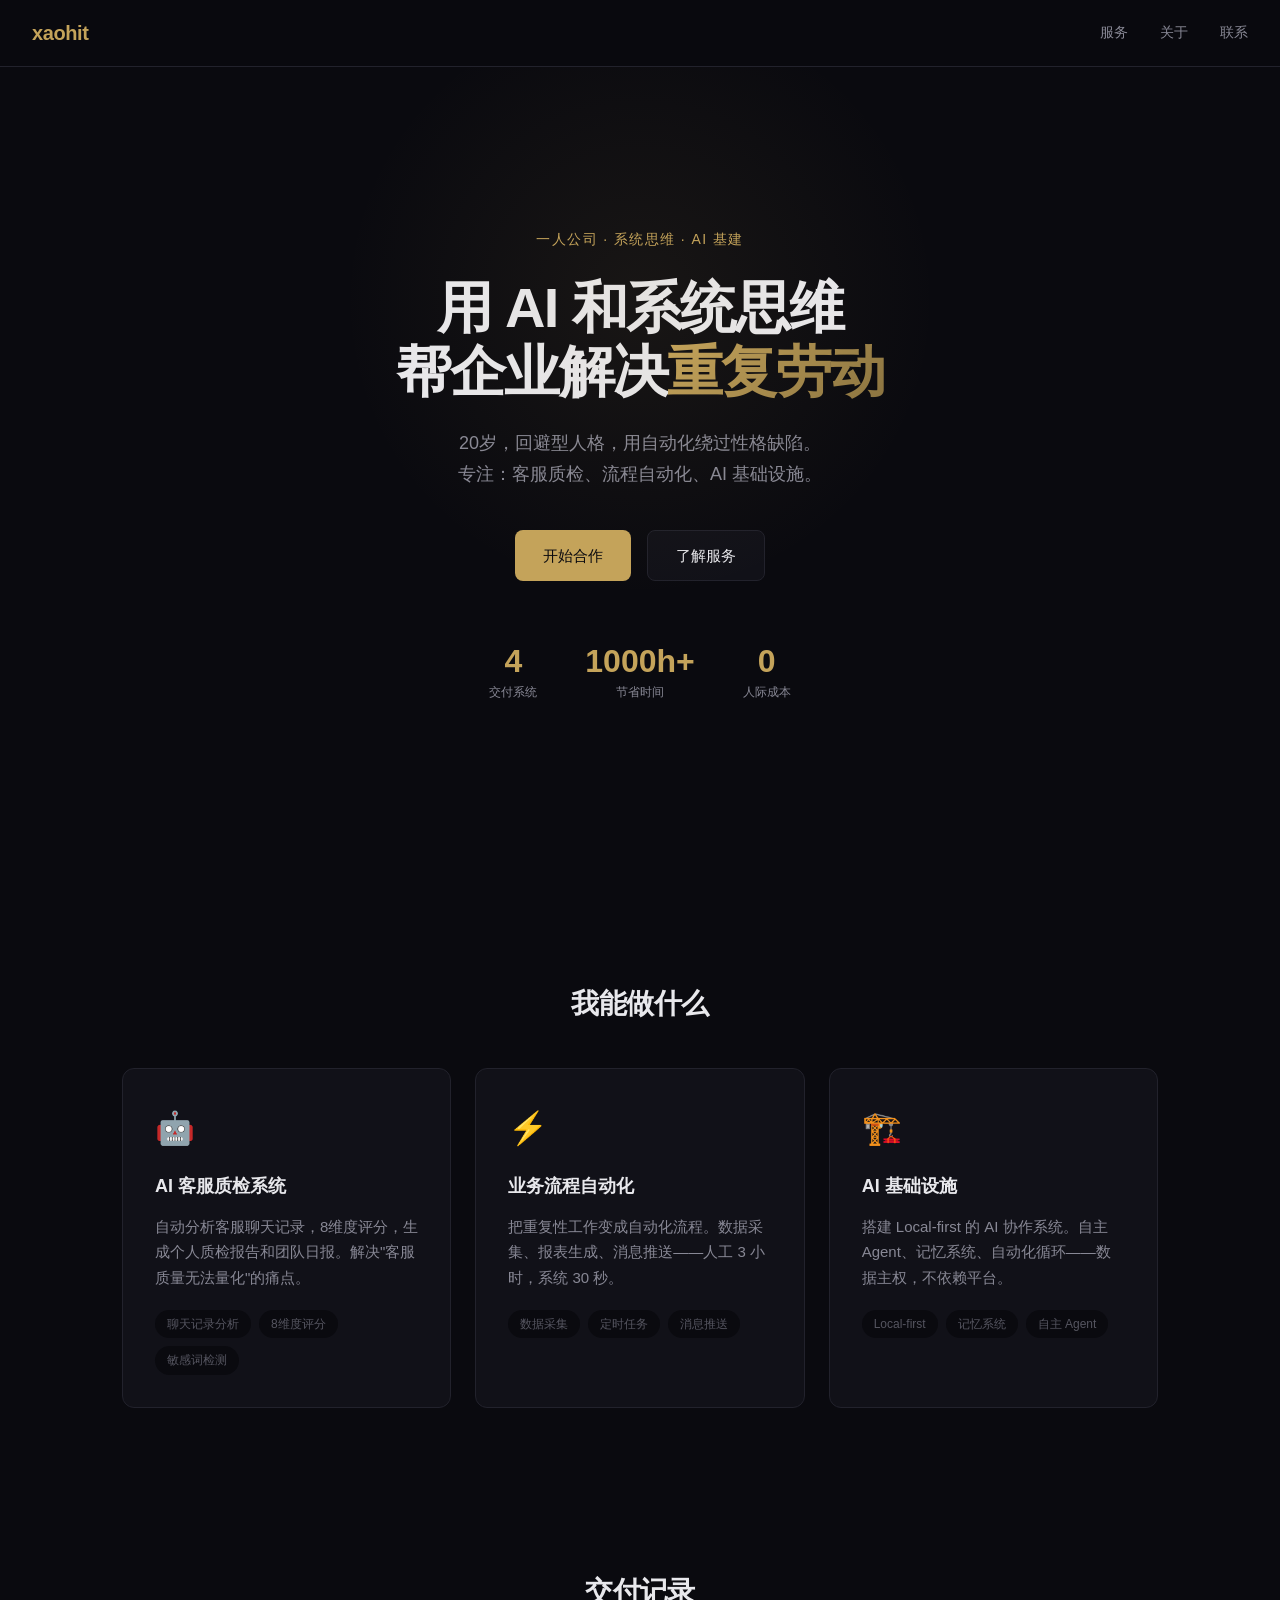
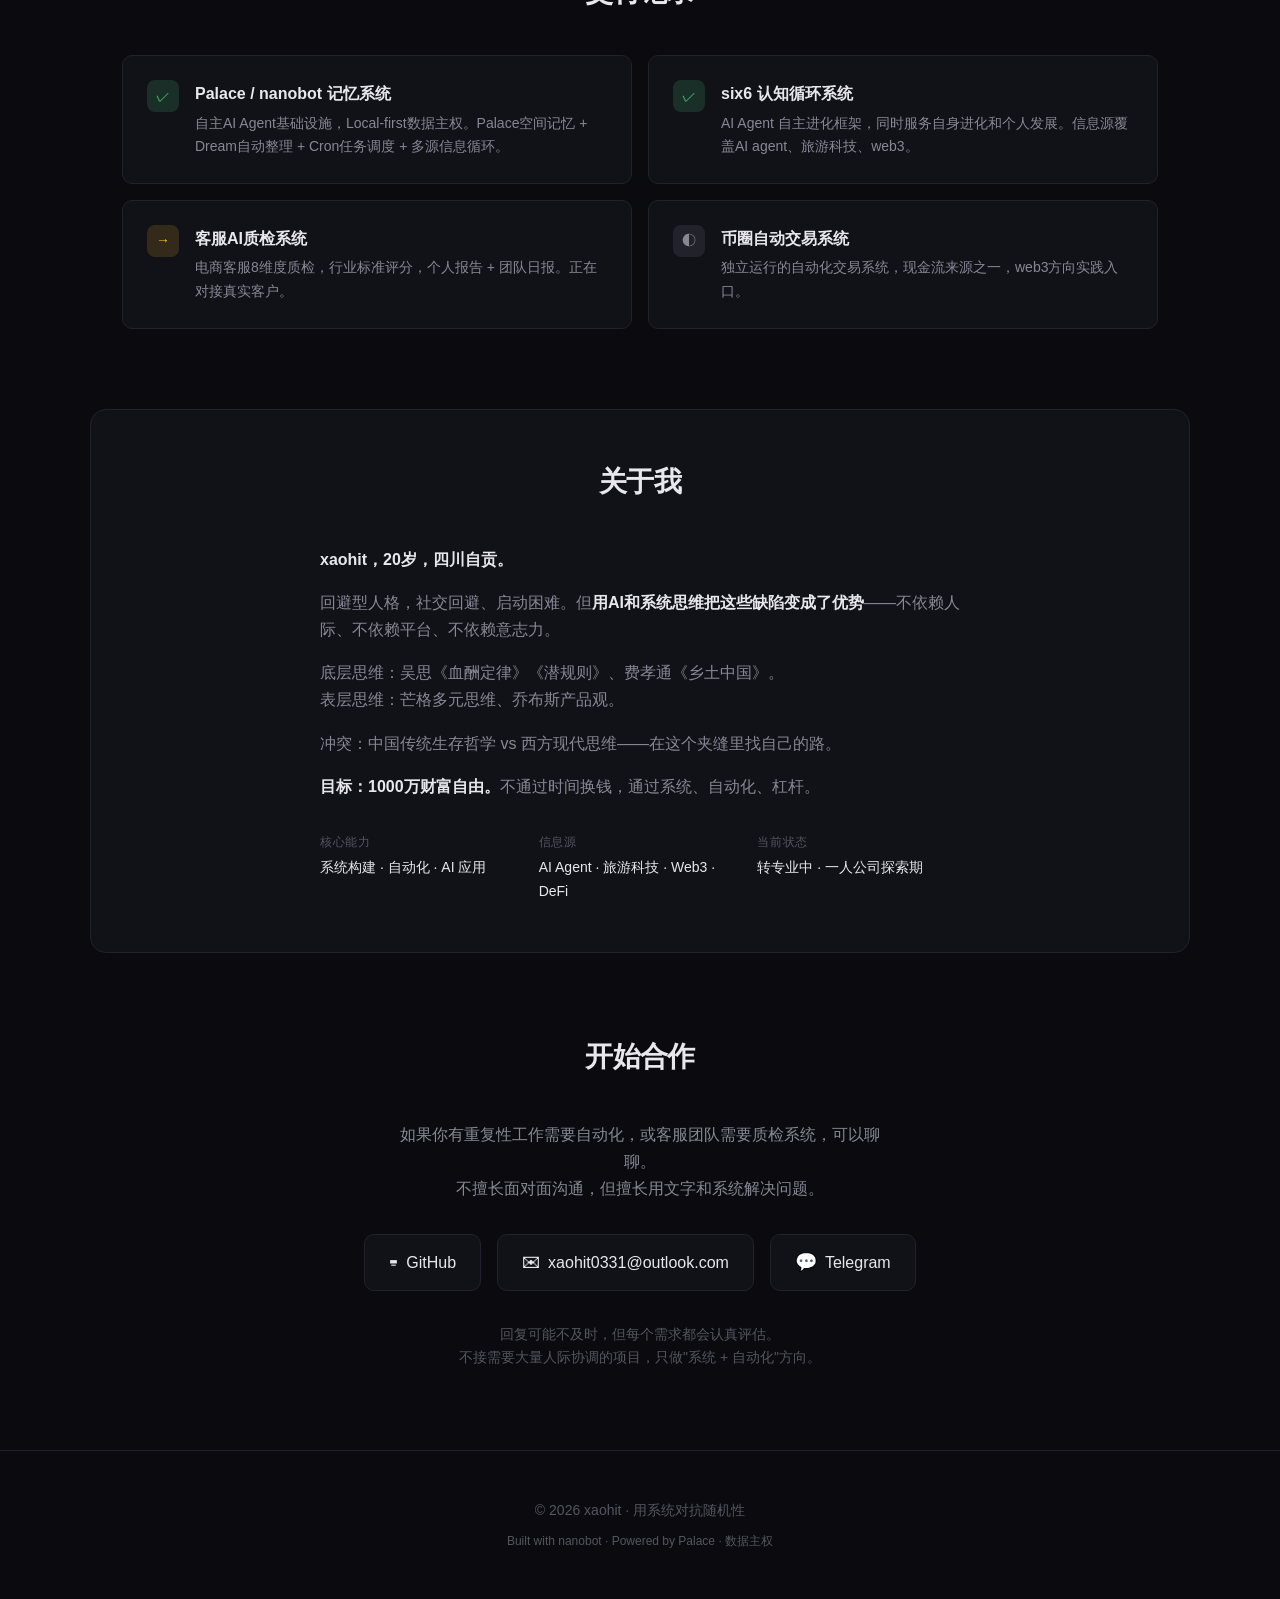
==== commit 6ddf2569: "v2: redesign homepage as one-person company site" ====
--- a/index.html
+++ b/index.html
@@ -91,8 +91,8 @@
             <div class="proof-item">
                 <div class="proof-status done">✓</div>
                 <div class="proof-content">
-                    <h4>Hermes AI 基础设施</h4>
-                    <p>2天自建，超越3个月商业产品的进展。Palace记忆系统 + Dream自动整理 + Cron任务调度。</p>
+                    <h4>Palace / nanobot 记忆系统</h4>
+                    <p>自主AI Agent基础设施，Local-first数据主权。Palace空间记忆 + Dream自动整理 + Cron任务调度 + 多源信息循环。</p>
                 </div>
             </div>
             <div class="proof-item">
@@ -158,9 +158,9 @@
                 <span class="contact-icon">⌨</span>
                 <span>GitHub</span>
             </a>
-            <a href="#" class="contact-link">
+            <a href="mailto:xaohit0331@outlook.com" class="contact-link">
                 <span class="contact-icon">✉</span>
-                <span>邮箱</span>
+                <span>xaohit0331@outlook.com</span>
             </a>
             <a href="#" class="contact-link">
                 <span class="contact-icon">💬</span>
--- a/style.css
+++ b/style.css
@@ -0,0 +1,488 @@
+/* xaohit v2 - 一人公司官网 */
+:root {
+    --bg: #0a0a0f;
+    --bg-card: #111118;
+    --bg-hover: #1a1a24;
+    --text: #e8e8ec;
+    --text-muted: #888895;
+    --text-dim: #555560;
+    --accent: #c4a35a;
+    --accent-dim: #8a7340;
+    --border: #22222c;
+    --success: #4ade80;
+    --warning: #fbbf24;
+    --danger: #f87171;
+    --gradient: linear-gradient(135deg, #c4a35a 0%, #8a7340 100%);
+}
+
+* {
+    margin: 0;
+    padding: 0;
+    box-sizing: border-box;
+}
+
+html {
+    scroll-behavior: smooth;
+}
+
+body {
+    font-family: -apple-system, BlinkMacSystemFont, "Segoe UI", "PingFang SC", "Hiragino Sans GB", "Microsoft YaHei", sans-serif;
+    background: var(--bg);
+    color: var(--text);
+    line-height: 1.7;
+    -webkit-font-smoothing: antialiased;
+}
+
+/* Navigation */
+.nav {
+    position: fixed;
+    top: 0;
+    left: 0;
+    right: 0;
+    display: flex;
+    justify-content: space-between;
+    align-items: center;
+    padding: 1rem 2rem;
+    background: rgba(10, 10, 15, 0.85);
+    backdrop-filter: blur(12px);
+    border-bottom: 1px solid var(--border);
+    z-index: 100;
+}
+
+.nav-brand {
+    font-size: 1.25rem;
+    font-weight: 700;
+    letter-spacing: -0.02em;
+    color: var(--accent);
+}
+
+.nav-links {
+    display: flex;
+    gap: 2rem;
+}
+
+.nav-links a {
+    color: var(--text-muted);
+    text-decoration: none;
+    font-size: 0.875rem;
+    transition: color 0.2s;
+}
+
+.nav-links a:hover {
+    color: var(--text);
+}
+
+/* Hero */
+.hero {
+    min-height: 100vh;
+    display: flex;
+    flex-direction: column;
+    justify-content: center;
+    align-items: center;
+    text-align: center;
+    padding: 6rem 2rem 4rem;
+    position: relative;
+}
+
+.hero::before {
+    content: '';
+    position: absolute;
+    top: 0;
+    left: 50%;
+    transform: translateX(-50%);
+    width: 600px;
+    height: 600px;
+    background: radial-gradient(circle, rgba(196, 163, 90, 0.08) 0%, transparent 70%);
+    pointer-events: none;
+}
+
+.hero-tag {
+    color: var(--accent);
+    font-size: 0.875rem;
+    letter-spacing: 0.1em;
+    text-transform: uppercase;
+    margin-bottom: 1.5rem;
+}
+
+.hero-title {
+    font-size: clamp(2rem, 5vw, 3.5rem);
+    font-weight: 800;
+    line-height: 1.15;
+    letter-spacing: -0.03em;
+    margin-bottom: 1.5rem;
+}
+
+.hero-title .highlight {
+    background: var(--gradient);
+    -webkit-background-clip: text;
+    -webkit-text-fill-color: transparent;
+    background-clip: text;
+}
+
+.hero-subtitle {
+    color: var(--text-muted);
+    font-size: 1.125rem;
+    max-width: 480px;
+    margin: 0 auto 2.5rem;
+}
+
+.hero-cta {
+    display: flex;
+    gap: 1rem;
+    justify-content: center;
+    margin-bottom: 4rem;
+}
+
+.btn {
+    display: inline-flex;
+    align-items: center;
+    padding: 0.75rem 1.75rem;
+    border-radius: 8px;
+    font-size: 0.9375rem;
+    font-weight: 500;
+    text-decoration: none;
+    transition: all 0.2s;
+    cursor: pointer;
+    border: none;
+}
+
+.btn-primary {
+    background: var(--accent);
+    color: var(--bg);
+}
+
+.btn-primary:hover {
+    background: #d4b36a;
+    transform: translateY(-1px);
+}
+
+.btn-secondary {
+    background: var(--bg-card);
+    color: var(--text);
+    border: 1px solid var(--border);
+}
+
+.btn-secondary:hover {
+    background: var(--bg-hover);
+    border-color: var(--text-dim);
+}
+
+.hero-stats {
+    display: flex;
+    gap: 3rem;
+    justify-content: center;
+}
+
+.stat {
+    text-align: center;
+}
+
+.stat-num {
+    display: block;
+    font-size: 2rem;
+    font-weight: 800;
+    color: var(--accent);
+    line-height: 1;
+}
+
+.stat-label {
+    font-size: 0.75rem;
+    color: var(--text-muted);
+    margin-top: 0.25rem;
+}
+
+/* Sections */
+section {
+    padding: 5rem 2rem;
+    max-width: 1100px;
+    margin: 0 auto;
+}
+
+.section-title {
+    font-size: 1.75rem;
+    font-weight: 700;
+    margin-bottom: 2.5rem;
+    text-align: center;
+    letter-spacing: -0.02em;
+}
+
+/* Services */
+.services-grid {
+    display: grid;
+    grid-template-columns: repeat(auto-fit, minmax(300px, 1fr));
+    gap: 1.5rem;
+}
+
+.service-card {
+    background: var(--bg-card);
+    border: 1px solid var(--border);
+    border-radius: 12px;
+    padding: 2rem;
+    transition: all 0.3s;
+}
+
+.service-card:hover {
+    border-color: var(--accent-dim);
+    transform: translateY(-2px);
+}
+
+.service-icon {
+    font-size: 2rem;
+    margin-bottom: 1rem;
+}
+
+.service-card h3 {
+    font-size: 1.125rem;
+    margin-bottom: 0.75rem;
+    color: var(--text);
+}
+
+.service-card p {
+    color: var(--text-muted);
+    font-size: 0.9375rem;
+    margin-bottom: 1.25rem;
+}
+
+.service-tags {
+    display: flex;
+    flex-wrap: wrap;
+    gap: 0.5rem;
+}
+
+.service-tags span {
+    background: var(--bg);
+    color: var(--text-dim);
+    padding: 0.25rem 0.75rem;
+    border-radius: 100px;
+    font-size: 0.75rem;
+}
+
+/* Proof */
+.proof-grid {
+    display: grid;
+    grid-template-columns: repeat(auto-fit, minmax(400px, 1fr));
+    gap: 1rem;
+}
+
+.proof-item {
+    display: flex;
+    align-items: flex-start;
+    gap: 1rem;
+    background: var(--bg-card);
+    border: 1px solid var(--border);
+    border-radius: 10px;
+    padding: 1.5rem;
+    transition: border-color 0.2s;
+}
+
+.proof-item:hover {
+    border-color: var(--text-dim);
+}
+
+.proof-status {
+    width: 32px;
+    height: 32px;
+    border-radius: 8px;
+    display: flex;
+    align-items: center;
+    justify-content: center;
+    font-size: 0.875rem;
+    flex-shrink: 0;
+}
+
+.proof-status.done {
+    background: rgba(74, 222, 128, 0.15);
+    color: var(--success);
+}
+
+.proof-status.doing {
+    background: rgba(251, 191, 36, 0.15);
+    color: var(--warning);
+}
+
+.proof-status.dark {
+    background: rgba(136, 136, 149, 0.15);
+    color: var(--text-muted);
+}
+
+.proof-content h4 {
+    font-size: 1rem;
+    margin-bottom: 0.25rem;
+}
+
+.proof-content p {
+    color: var(--text-muted);
+    font-size: 0.875rem;
+}
+
+/* About */
+.about {
+    background: var(--bg-card);
+    border-radius: 16px;
+    padding: 3rem;
+    border: 1px solid var(--border);
+}
+
+.about-text {
+    max-width: 640px;
+    margin: 0 auto 2rem;
+}
+
+.about-text p {
+    margin-bottom: 1rem;
+    color: var(--text-muted);
+}
+
+.about-text p strong {
+    color: var(--text);
+}
+
+.about-traits {
+    display: grid;
+    grid-template-columns: repeat(auto-fit, minmax(200px, 1fr));
+    gap: 1rem;
+    max-width: 640px;
+    margin: 0 auto;
+}
+
+.trait {
+    display: flex;
+    flex-direction: column;
+    gap: 0.25rem;
+}
+
+.trait-label {
+    font-size: 0.75rem;
+    color: var(--text-dim);
+    text-transform: uppercase;
+    letter-spacing: 0.05em;
+}
+
+.trait-value {
+    font-size: 0.875rem;
+    color: var(--text);
+}
+
+/* Contact */
+.contact {
+    text-align: center;
+}
+
+.contact-subtitle {
+    color: var(--text-muted);
+    margin-bottom: 2rem;
+    max-width: 480px;
+    margin-left: auto;
+    margin-right: auto;
+}
+
+.contact-links {
+    display: flex;
+    justify-content: center;
+    gap: 1rem;
+    margin-bottom: 2rem;
+    flex-wrap: wrap;
+}
+
+.contact-link {
+    display: flex;
+    align-items: center;
+    gap: 0.5rem;
+    padding: 0.75rem 1.5rem;
+    background: var(--bg-card);
+    border: 1px solid var(--border);
+    border-radius: 10px;
+    color: var(--text);
+    text-decoration: none;
+    transition: all 0.2s;
+}
+
+.contact-link:hover {
+    border-color: var(--accent-dim);
+    background: var(--bg-hover);
+}
+
+.contact-icon {
+    font-size: 1.125rem;
+}
+
+.contact-note {
+    color: var(--text-dim);
+    font-size: 0.875rem;
+    max-width: 400px;
+    margin: 0 auto;
+}
+
+/* Footer */
+.footer {
+    text-align: center;
+    padding: 3rem 2rem;
+    border-top: 1px solid var(--border);
+    color: var(--text-dim);
+    font-size: 0.875rem;
+}
+
+.footer-built {
+    margin-top: 0.5rem;
+    font-size: 0.75rem;
+}
+
+/* Responsive */
+@media (max-width: 768px) {
+    .nav {
+        padding: 0.75rem 1rem;
+    }
+    
+    .nav-links {
+        gap: 1rem;
+    }
+    
+    .hero {
+        padding: 5rem 1rem 3rem;
+    }
+    
+    .hero-stats {
+        gap: 1.5rem;
+    }
+    
+    section {
+        padding: 3rem 1rem;
+    }
+    
+    .proof-grid {
+        grid-template-columns: 1fr;
+    }
+    
+    .about {
+        padding: 2rem 1.5rem;
+    }
+    
+    .hero-cta {
+        flex-direction: column;
+        align-items: center;
+    }
+    
+    .btn {
+        width: 100%;
+        max-width: 240px;
+        justify-content: center;
+    }
+}
+
+/* Fade in animation */
+@keyframes fadeInUp {
+    from {
+        opacity: 0;
+        transform: translateY(20px);
+    }
+    to {
+        opacity: 1;
+        transform: translateY(0);
+    }
+}
+
+.service-card,
+.proof-item,
+.about {
+    animation: fadeInUp 0.6s ease-out forwards;
+}
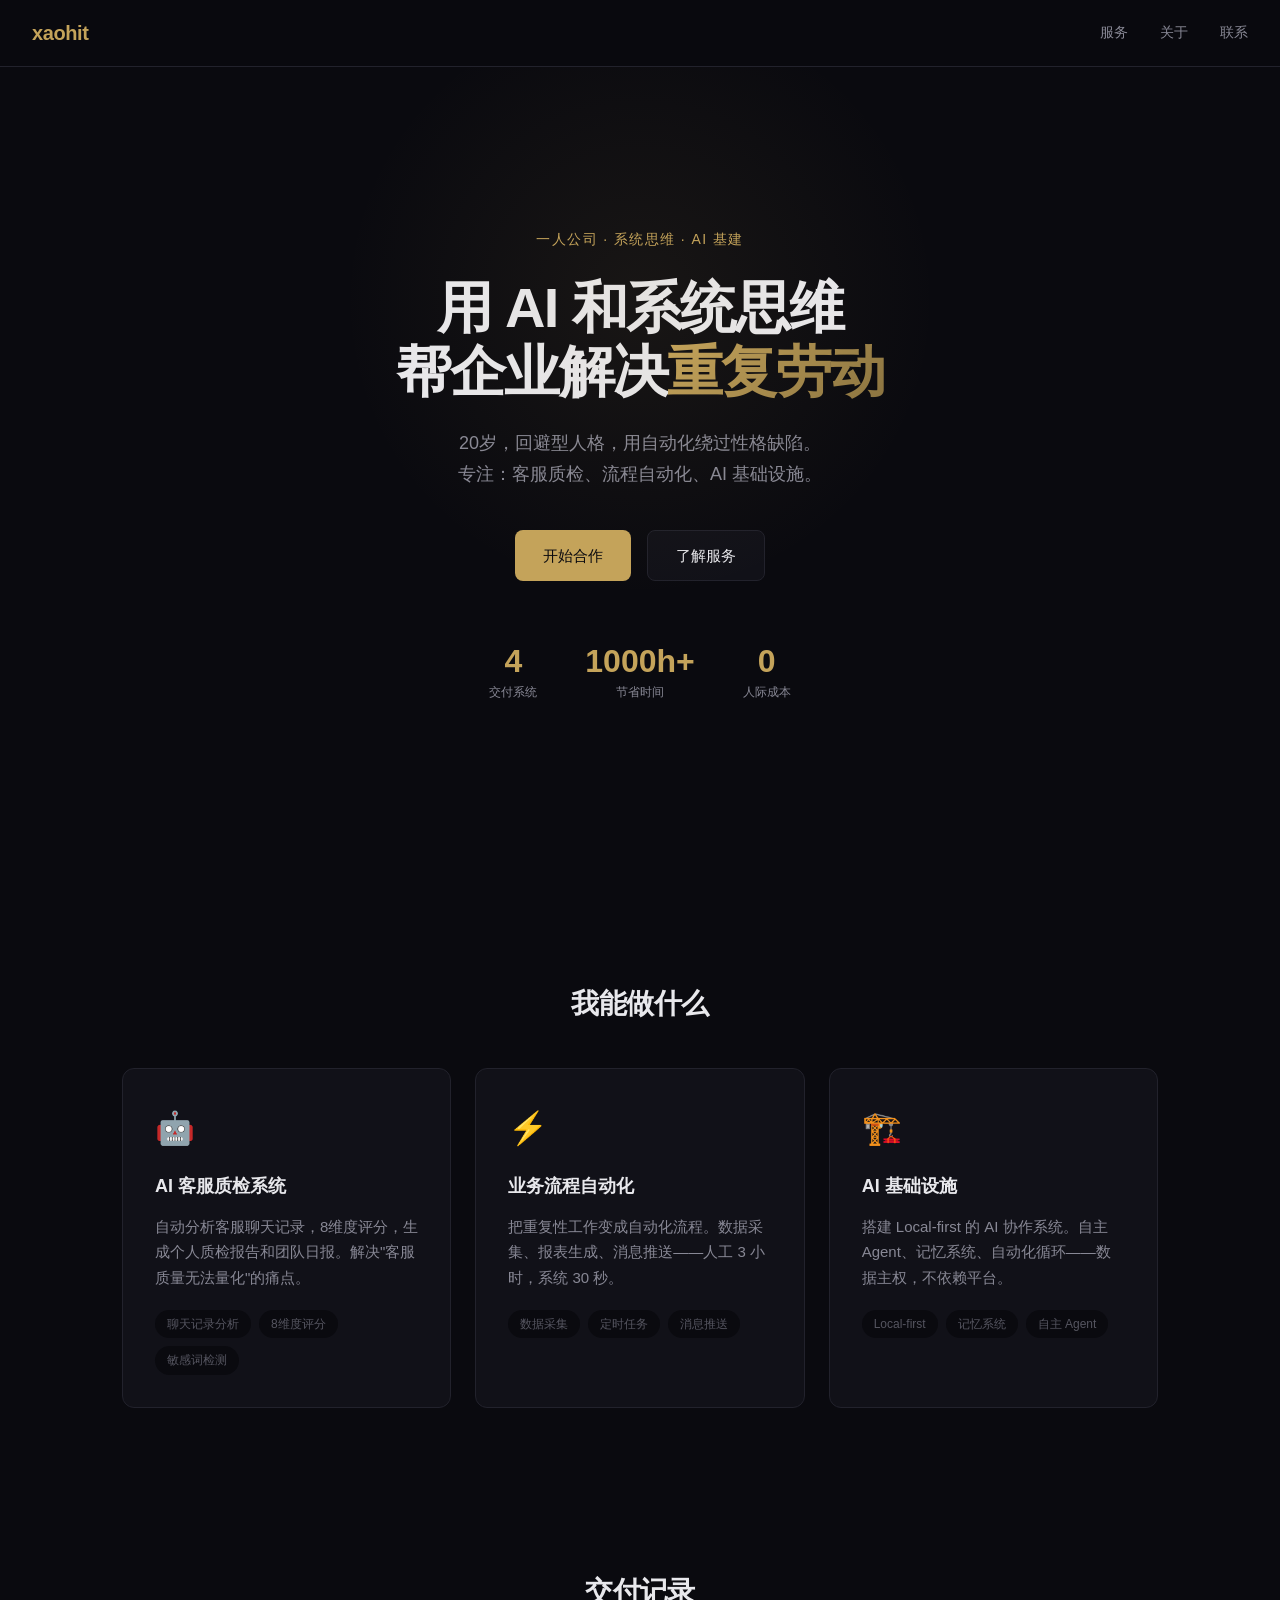
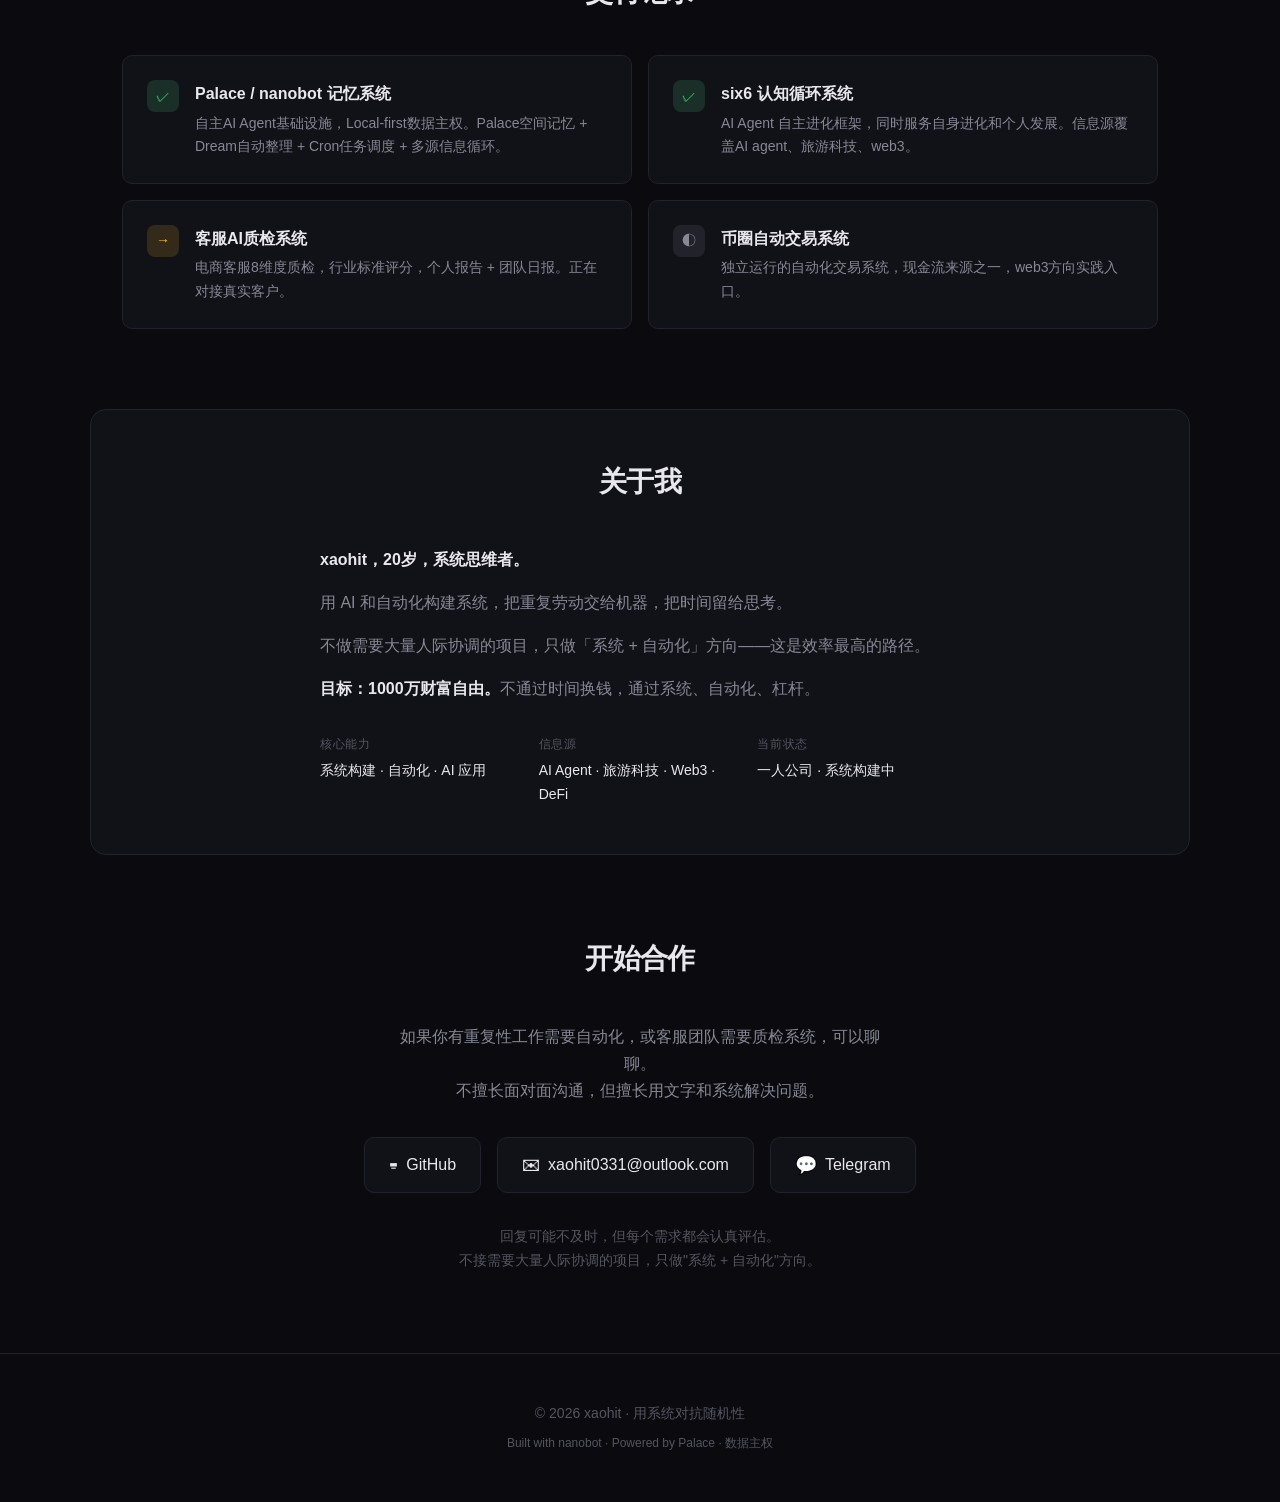
==== commit dc4ea098: "v2: redesign homepage as one-person company site" ====
--- a/index.html
+++ b/index.html
@@ -123,11 +123,9 @@
         <div class="about-content">
             <h2 class="section-title">关于我</h2>
             <div class="about-text">
-                <p><strong>xaohit，20岁，四川自贡。</strong></p>
-                <p>回避型人格，社交回避、启动困难。但<strong>用AI和系统思维把这些缺陷变成了优势</strong>——不依赖人际、不依赖平台、不依赖意志力。</p>
-                <p>底层思维：吴思《血酬定律》《潜规则》、费孝通《乡土中国》。<br>
-                表层思维：芒格多元思维、乔布斯产品观。</p>
-                <p>冲突：中国传统生存哲学 vs 西方现代思维——在这个夹缝里找自己的路。</p>
+                <p><strong>xaohit，20岁，系统思维者。</strong></p>
+                <p>用 AI 和自动化构建系统，把重复劳动交给机器，把时间留给思考。</p>
+                <p>不做需要大量人际协调的项目，只做「系统 + 自动化」方向——这是效率最高的路径。</p>
                 <p><strong>目标：1000万财富自由。</strong>不通过时间换钱，通过系统、自动化、杠杆。</p>
             </div>
             <div class="about-traits">
@@ -141,7 +139,7 @@
                 </div>
                 <div class="trait">
                     <span class="trait-label">当前状态</span>
-                    <span class="trait-value">转专业中 · 一人公司探索期</span>
+                    <span class="trait-value">一人公司 · 系统构建中</span>
                 </div>
             </div>
         </div>
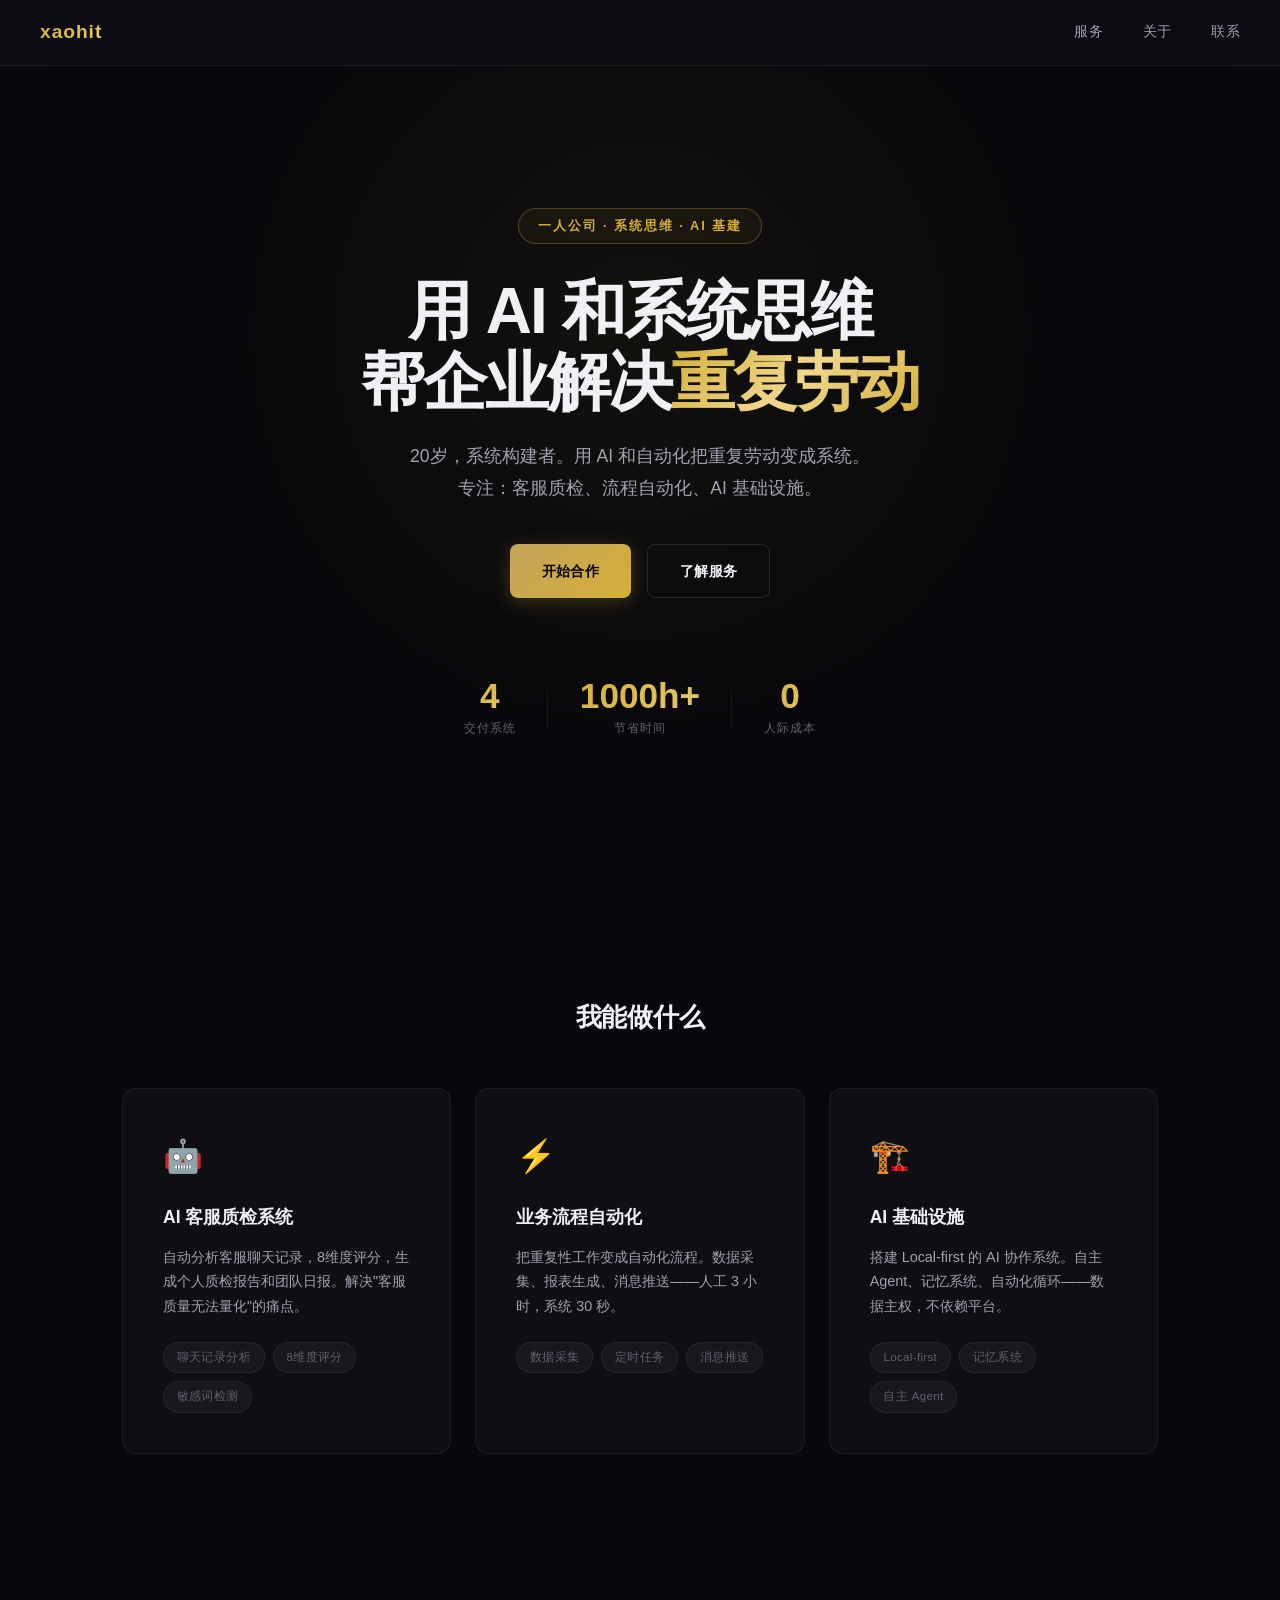
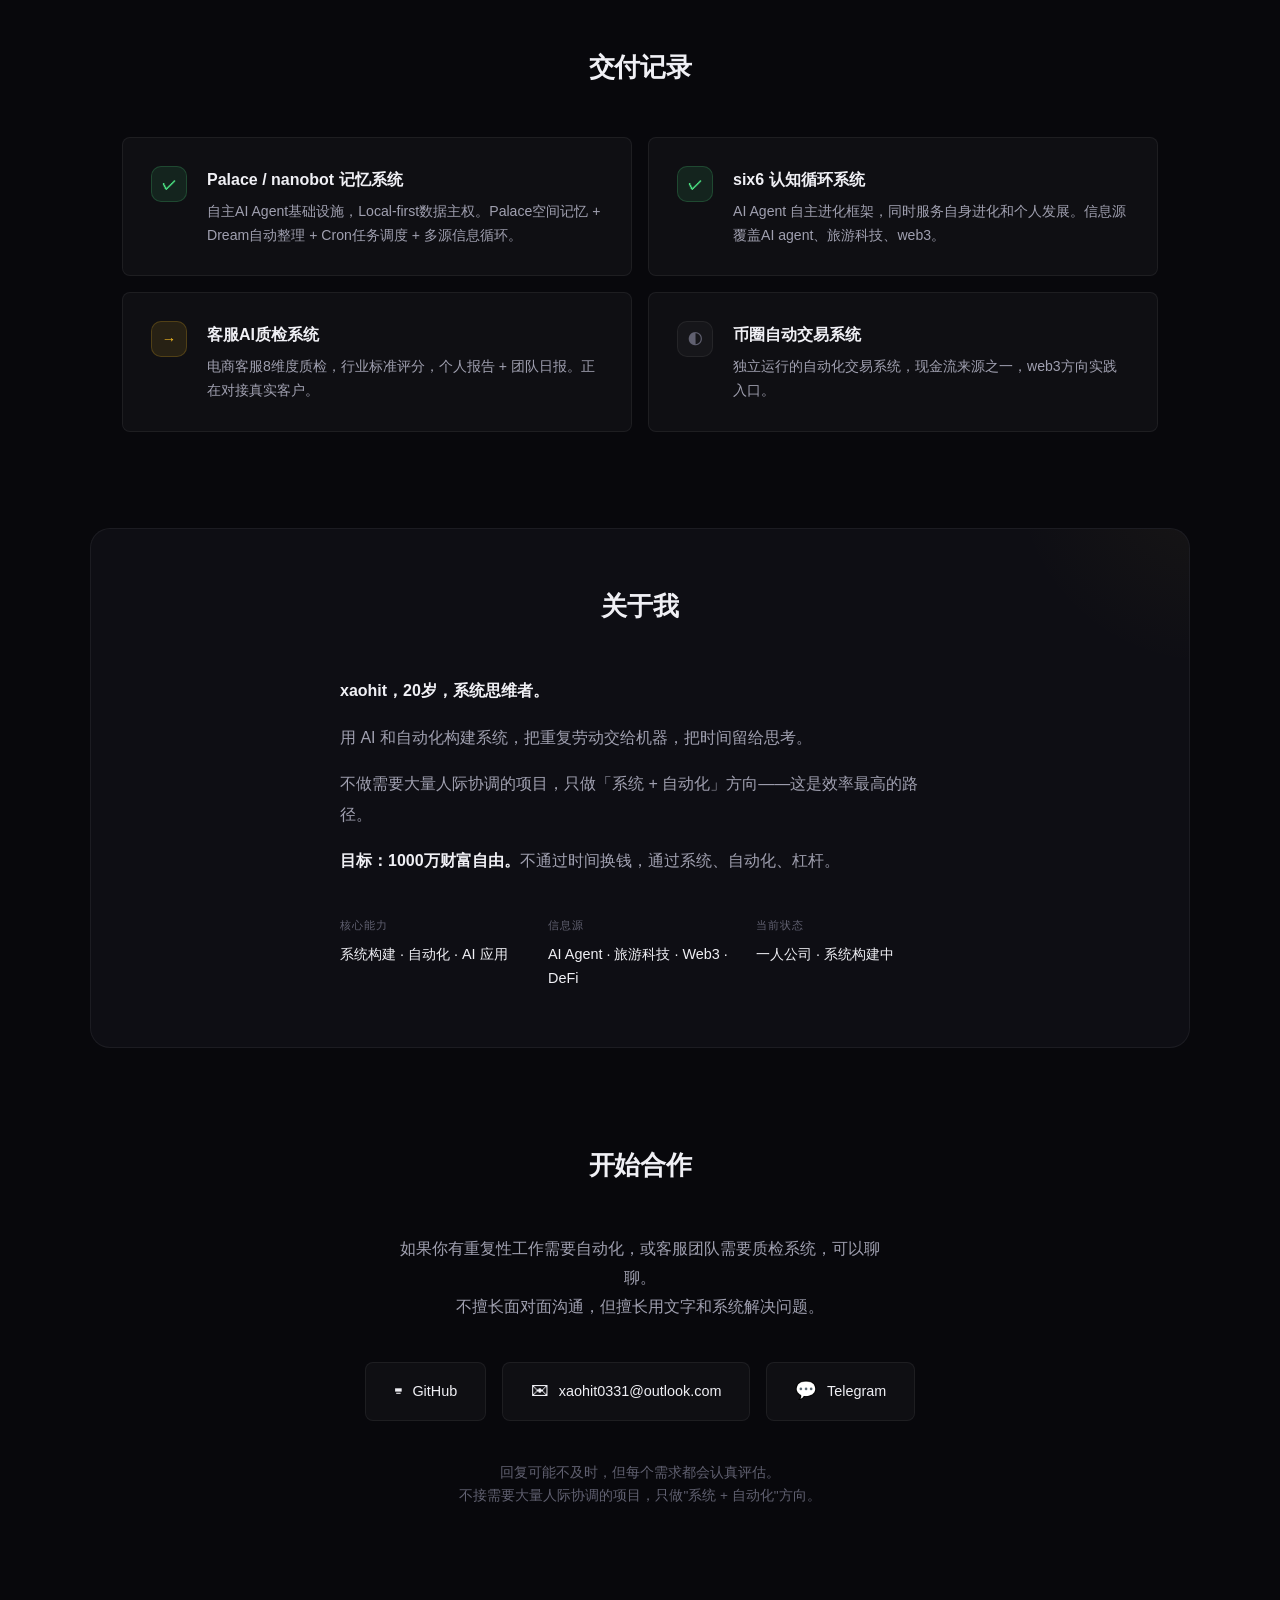
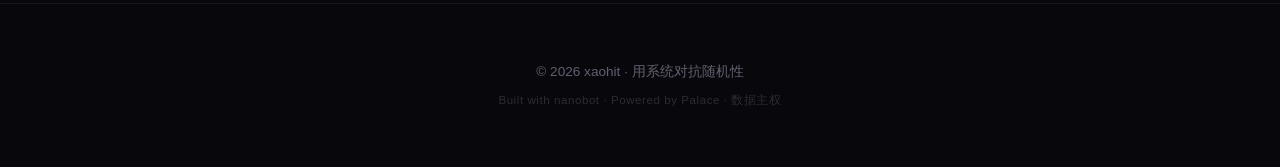
==== commit 4e0eb022: "v2: redesign homepage as one-person company site" ====
--- a/index.html
+++ b/index.html
@@ -25,7 +25,7 @@
                 帮企业解决<span class="highlight">重复劳动</span>
             </h1>
             <p class="hero-subtitle">
-                20岁，回避型人格，用自动化绕过性格缺陷。<br>
+                20岁，系统构建者。用 AI 和自动化把重复劳动变成系统。<br>
                 专注：客服质检、流程自动化、AI 基础设施。
             </p>
             <div class="hero-cta">
--- a/style.css
+++ b/style.css
@@ -1,488 +1,601 @@
-/* xaohit v2 - 一人公司官网 */
+/* xaohit v2 - One Person Company */
+
 :root {
-    --bg: #0a0a0f;
-    --bg-card: #111118;
-    --bg-hover: #1a1a24;
-    --text: #e8e8ec;
-    --text-muted: #888895;
-    --text-dim: #555560;
-    --accent: #c4a35a;
-    --accent-dim: #8a7340;
-    --border: #22222c;
-    --success: #4ade80;
-    --warning: #fbbf24;
-    --danger: #f87171;
-    --gradient: linear-gradient(135deg, #c4a35a 0%, #8a7340 100%);
-}
-
-* {
-    margin: 0;
-    padding: 0;
-    box-sizing: border-box;
-}
-
-html {
-    scroll-behavior: smooth;
-}
+  --bg: #08080c;
+  --bg-elevated: #0e0e14;
+  --bg-card: rgba(255,255,255,0.03);
+  --bg-glass: rgba(14,14,20,0.7);
+  --text: #f0f0f5;
+  --text-secondary: #a0a0b0;
+  --text-muted: #606070;
+  --accent: #d4af37;
+  --accent-dim: #8a7340;
+  --accent-glow: rgba(212,175,55,0.15);
+  --border: rgba(255,255,255,0.06);
+  --border-hover: rgba(255,255,255,0.12);
+  --success: #4ade80;
+  --warning: #fbbf24;
+  --radius-sm: 8px;
+  --radius-md: 14px;
+  --radius-lg: 20px;
+  --shadow-sm: 0 2px 8px rgba(0,0,0,0.3);
+  --shadow-md: 0 8px 32px rgba(0,0,0,0.4);
+  --shadow-glow: 0 0 40px var(--accent-glow);
+}
+
+* { margin: 0; padding: 0; box-sizing: border-box; }
+
+html { scroll-behavior: smooth; }
 
 body {
-    font-family: -apple-system, BlinkMacSystemFont, "Segoe UI", "PingFang SC", "Hiragino Sans GB", "Microsoft YaHei", sans-serif;
-    background: var(--bg);
-    color: var(--text);
-    line-height: 1.7;
-    -webkit-font-smoothing: antialiased;
-}
-
-/* Navigation */
+  font-family: -apple-system, BlinkMacSystemFont, "Segoe UI", "PingFang SC", "Hiragino Sans GB", "Microsoft YaHei", sans-serif;
+  background: var(--bg);
+  color: var(--text);
+  line-height: 1.7;
+  -webkit-font-smoothing: antialiased;
+  overflow-x: hidden;
+}
+
+/* ===== Background ambient glow ===== */
+body::before {
+  content: '';
+  position: fixed;
+  top: -20%;
+  left: 50%;
+  transform: translateX(-50%);
+  width: 80vw;
+  height: 80vw;
+  background: radial-gradient(circle, rgba(212,175,55,0.06) 0%, transparent 60%);
+  pointer-events: none;
+  z-index: 0;
+}
+
+/* ===== Navigation ===== */
 .nav {
-    position: fixed;
-    top: 0;
-    left: 0;
-    right: 0;
-    display: flex;
-    justify-content: space-between;
-    align-items: center;
-    padding: 1rem 2rem;
-    background: rgba(10, 10, 15, 0.85);
-    backdrop-filter: blur(12px);
-    border-bottom: 1px solid var(--border);
-    z-index: 100;
+  position: fixed;
+  top: 0;
+  left: 0;
+  right: 0;
+  display: flex;
+  justify-content: space-between;
+  align-items: center;
+  padding: 1rem 2.5rem;
+  background: var(--bg-glass);
+  backdrop-filter: blur(20px) saturate(1.2);
+  -webkit-backdrop-filter: blur(20px) saturate(1.2);
+  border-bottom: 1px solid var(--border);
+  z-index: 100;
+  transition: all 0.3s ease;
+}
+
+.nav.scrolled {
+  padding: 0.75rem 2.5rem;
+  background: rgba(8,8,12,0.92);
+  box-shadow: 0 4px 30px rgba(0,0,0,0.3);
 }
 
 .nav-brand {
-    font-size: 1.25rem;
-    font-weight: 700;
-    letter-spacing: -0.02em;
-    color: var(--accent);
+  font-size: 1.2rem;
+  font-weight: 700;
+  letter-spacing: 0.05em;
+  color: var(--accent);
+  background: linear-gradient(135deg, var(--accent) 0%, #e8c96a 100%);
+  -webkit-background-clip: text;
+  -webkit-text-fill-color: transparent;
+  background-clip: text;
 }
 
 .nav-links {
-    display: flex;
-    gap: 2rem;
+  display: flex;
+  gap: 2.5rem;
 }
 
 .nav-links a {
-    color: var(--text-muted);
-    text-decoration: none;
-    font-size: 0.875rem;
-    transition: color 0.2s;
+  color: var(--text-secondary);
+  text-decoration: none;
+  font-size: 0.875rem;
+  font-weight: 500;
+  letter-spacing: 0.02em;
+  transition: color 0.25s ease;
+  position: relative;
+}
+
+.nav-links a::after {
+  content: '';
+  position: absolute;
+  bottom: -4px;
+  left: 0;
+  width: 0;
+  height: 1.5px;
+  background: var(--accent);
+  transition: width 0.3s ease;
 }
 
 .nav-links a:hover {
-    color: var(--text);
-}
-
-/* Hero */
+  color: var(--text);
+}
+
+.nav-links a:hover::after {
+  width: 100%;
+}
+
+/* ===== Hero ===== */
 .hero {
-    min-height: 100vh;
-    display: flex;
-    flex-direction: column;
-    justify-content: center;
-    align-items: center;
-    text-align: center;
-    padding: 6rem 2rem 4rem;
-    position: relative;
-}
-
-.hero::before {
-    content: '';
-    position: absolute;
-    top: 0;
-    left: 50%;
-    transform: translateX(-50%);
-    width: 600px;
-    height: 600px;
-    background: radial-gradient(circle, rgba(196, 163, 90, 0.08) 0%, transparent 70%);
-    pointer-events: none;
+  min-height: 100vh;
+  display: flex;
+  flex-direction: column;
+  justify-content: center;
+  align-items: center;
+  text-align: center;
+  padding: 8rem 2rem 5rem;
+  position: relative;
+  z-index: 1;
 }
 
 .hero-tag {
-    color: var(--accent);
-    font-size: 0.875rem;
-    letter-spacing: 0.1em;
-    text-transform: uppercase;
-    margin-bottom: 1.5rem;
+  display: inline-block;
+  color: var(--accent);
+  font-size: 0.8rem;
+  font-weight: 600;
+  letter-spacing: 0.15em;
+  text-transform: uppercase;
+  margin-bottom: 2rem;
+  padding: 0.4rem 1.2rem;
+  border: 1px solid rgba(212,175,55,0.3);
+  border-radius: 100px;
+  background: rgba(212,175,55,0.05);
 }
 
 .hero-title {
-    font-size: clamp(2rem, 5vw, 3.5rem);
-    font-weight: 800;
-    line-height: 1.15;
-    letter-spacing: -0.03em;
-    margin-bottom: 1.5rem;
+  font-size: clamp(2.2rem, 5.5vw, 4rem);
+  font-weight: 800;
+  line-height: 1.1;
+  letter-spacing: -0.03em;
+  margin-bottom: 1.5rem;
+  max-width: 800px;
 }
 
 .hero-title .highlight {
-    background: var(--gradient);
-    -webkit-background-clip: text;
-    -webkit-text-fill-color: transparent;
-    background-clip: text;
+  background: linear-gradient(135deg, #d4af37 0%, #f0d78c 50%, #d4af37 100%);
+  -webkit-background-clip: text;
+  -webkit-text-fill-color: transparent;
+  background-clip: text;
+  position: relative;
 }
 
 .hero-subtitle {
-    color: var(--text-muted);
-    font-size: 1.125rem;
-    max-width: 480px;
-    margin: 0 auto 2.5rem;
+  color: var(--text-secondary);
+  font-size: 1.1rem;
+  max-width: 500px;
+  margin: 0 auto 2.5rem;
+  line-height: 1.8;
 }
 
 .hero-cta {
-    display: flex;
-    gap: 1rem;
-    justify-content: center;
-    margin-bottom: 4rem;
+  display: flex;
+  gap: 1rem;
+  justify-content: center;
+  margin-bottom: 5rem;
 }
 
 .btn {
-    display: inline-flex;
-    align-items: center;
-    padding: 0.75rem 1.75rem;
-    border-radius: 8px;
-    font-size: 0.9375rem;
-    font-weight: 500;
-    text-decoration: none;
-    transition: all 0.2s;
-    cursor: pointer;
-    border: none;
+  display: inline-flex;
+  align-items: center;
+  padding: 0.85rem 2rem;
+  border-radius: var(--radius-sm);
+  font-size: 0.9rem;
+  font-weight: 600;
+  text-decoration: none;
+  transition: all 0.3s cubic-bezier(0.4, 0, 0.2, 1);
+  cursor: pointer;
+  border: none;
+  letter-spacing: 0.02em;
 }
 
 .btn-primary {
-    background: var(--accent);
-    color: var(--bg);
+  background: linear-gradient(135deg, #c4a35a 0%, #d4af37 100%);
+  color: var(--bg);
+  box-shadow: 0 4px 20px rgba(212,175,55,0.25);
 }
 
 .btn-primary:hover {
-    background: #d4b36a;
-    transform: translateY(-1px);
+  transform: translateY(-2px);
+  box-shadow: 0 8px 30px rgba(212,175,55,0.35);
 }
 
 .btn-secondary {
-    background: var(--bg-card);
-    color: var(--text);
-    border: 1px solid var(--border);
+  background: transparent;
+  color: var(--text);
+  border: 1.5px solid var(--border-hover);
 }
 
 .btn-secondary:hover {
-    background: var(--bg-hover);
-    border-color: var(--text-dim);
+  border-color: var(--accent-dim);
+  background: rgba(212,175,55,0.05);
+  transform: translateY(-2px);
 }
 
 .hero-stats {
-    display: flex;
-    gap: 3rem;
-    justify-content: center;
+  display: flex;
+  gap: 4rem;
+  justify-content: center;
 }
 
 .stat {
-    text-align: center;
-}
+  text-align: center;
+  position: relative;
+}
+
+.stat::after {
+  content: '';
+  position: absolute;
+  right: -2rem;
+  top: 50%;
+  transform: translateY(-50%);
+  width: 1px;
+  height: 40px;
+  background: var(--border);
+}
+
+.stat:last-child::after { display: none; }
 
 .stat-num {
-    display: block;
-    font-size: 2rem;
-    font-weight: 800;
-    color: var(--accent);
-    line-height: 1;
+  display: block;
+  font-size: 2.2rem;
+  font-weight: 800;
+  background: linear-gradient(135deg, var(--accent) 0%, #e8c96a 100%);
+  -webkit-background-clip: text;
+  -webkit-text-fill-color: transparent;
+  background-clip: text;
+  line-height: 1;
 }
 
 .stat-label {
-    font-size: 0.75rem;
-    color: var(--text-muted);
-    margin-top: 0.25rem;
-}
-
-/* Sections */
+  font-size: 0.75rem;
+  color: var(--text-muted);
+  margin-top: 0.5rem;
+  letter-spacing: 0.08em;
+  text-transform: uppercase;
+}
+
+/* ===== Sections ===== */
 section {
-    padding: 5rem 2rem;
-    max-width: 1100px;
-    margin: 0 auto;
+  padding: 6rem 2rem;
+  max-width: 1100px;
+  margin: 0 auto;
+  position: relative;
+  z-index: 1;
 }
 
 .section-title {
-    font-size: 1.75rem;
-    font-weight: 700;
-    margin-bottom: 2.5rem;
-    text-align: center;
-    letter-spacing: -0.02em;
-}
-
-/* Services */
+  font-size: 1.6rem;
+  font-weight: 700;
+  margin-bottom: 3rem;
+  text-align: center;
+  letter-spacing: -0.01em;
+  color: var(--text);
+}
+
+/* ===== Services ===== */
 .services-grid {
-    display: grid;
-    grid-template-columns: repeat(auto-fit, minmax(300px, 1fr));
-    gap: 1.5rem;
+  display: grid;
+  grid-template-columns: repeat(3, 1fr);
+  gap: 1.5rem;
 }
 
 .service-card {
-    background: var(--bg-card);
-    border: 1px solid var(--border);
-    border-radius: 12px;
-    padding: 2rem;
-    transition: all 0.3s;
+  background: var(--bg-card);
+  border: 1px solid var(--border);
+  border-radius: var(--radius-md);
+  padding: 2.5rem;
+  transition: all 0.4s cubic-bezier(0.4, 0, 0.2, 1);
+  position: relative;
+  overflow: hidden;
+}
+
+.service-card::before {
+  content: '';
+  position: absolute;
+  top: 0;
+  left: 0;
+  right: 0;
+  height: 1px;
+  background: linear-gradient(90deg, transparent, rgba(212,175,55,0.3), transparent);
+  opacity: 0;
+  transition: opacity 0.4s ease;
 }
 
 .service-card:hover {
-    border-color: var(--accent-dim);
-    transform: translateY(-2px);
+  border-color: var(--border-hover);
+  transform: translateY(-4px);
+  box-shadow: var(--shadow-md), 0 0 60px rgba(212,175,55,0.05);
+}
+
+.service-card:hover::before {
+  opacity: 1;
 }
 
 .service-icon {
-    font-size: 2rem;
-    margin-bottom: 1rem;
+  font-size: 2rem;
+  margin-bottom: 1.25rem;
+  display: inline-block;
+  transition: transform 0.3s ease;
+}
+
+.service-card:hover .service-icon {
+  transform: scale(1.1);
 }
 
 .service-card h3 {
-    font-size: 1.125rem;
-    margin-bottom: 0.75rem;
-    color: var(--text);
+  font-size: 1.1rem;
+  margin-bottom: 0.75rem;
+  color: var(--text);
+  font-weight: 600;
 }
 
 .service-card p {
-    color: var(--text-muted);
-    font-size: 0.9375rem;
-    margin-bottom: 1.25rem;
+  color: var(--text-secondary);
+  font-size: 0.9rem;
+  margin-bottom: 1.5rem;
+  line-height: 1.7;
 }
 
 .service-tags {
-    display: flex;
-    flex-wrap: wrap;
-    gap: 0.5rem;
+  display: flex;
+  flex-wrap: wrap;
+  gap: 0.5rem;
 }
 
 .service-tags span {
-    background: var(--bg);
-    color: var(--text-dim);
-    padding: 0.25rem 0.75rem;
-    border-radius: 100px;
-    font-size: 0.75rem;
-}
-
-/* Proof */
+  background: rgba(255,255,255,0.04);
+  color: var(--text-muted);
+  padding: 0.3rem 0.8rem;
+  border-radius: 100px;
+  font-size: 0.72rem;
+  letter-spacing: 0.03em;
+  border: 1px solid var(--border);
+}
+
+/* ===== Proof ===== */
 .proof-grid {
-    display: grid;
-    grid-template-columns: repeat(auto-fit, minmax(400px, 1fr));
-    gap: 1rem;
+  display: grid;
+  grid-template-columns: repeat(2, 1fr);
+  gap: 1rem;
 }
 
 .proof-item {
-    display: flex;
-    align-items: flex-start;
-    gap: 1rem;
-    background: var(--bg-card);
-    border: 1px solid var(--border);
-    border-radius: 10px;
-    padding: 1.5rem;
-    transition: border-color 0.2s;
+  display: flex;
+  align-items: flex-start;
+  gap: 1.25rem;
+  background: var(--bg-card);
+  border: 1px solid var(--border);
+  border-radius: var(--radius-sm);
+  padding: 1.75rem;
+  transition: all 0.3s ease;
 }
 
 .proof-item:hover {
-    border-color: var(--text-dim);
+  border-color: var(--border-hover);
+  background: rgba(255,255,255,0.04);
 }
 
 .proof-status {
-    width: 32px;
-    height: 32px;
-    border-radius: 8px;
-    display: flex;
-    align-items: center;
-    justify-content: center;
-    font-size: 0.875rem;
-    flex-shrink: 0;
+  width: 36px;
+  height: 36px;
+  border-radius: 10px;
+  display: flex;
+  align-items: center;
+  justify-content: center;
+  font-size: 0.9rem;
+  flex-shrink: 0;
+  font-weight: 600;
 }
 
 .proof-status.done {
-    background: rgba(74, 222, 128, 0.15);
-    color: var(--success);
+  background: rgba(74,222,128,0.1);
+  color: var(--success);
+  border: 1px solid rgba(74,222,128,0.2);
 }
 
 .proof-status.doing {
-    background: rgba(251, 191, 36, 0.15);
-    color: var(--warning);
+  background: rgba(251,191,36,0.1);
+  color: var(--warning);
+  border: 1px solid rgba(251,191,36,0.2);
 }
 
 .proof-status.dark {
-    background: rgba(136, 136, 149, 0.15);
-    color: var(--text-muted);
+  background: rgba(255,255,255,0.03);
+  color: var(--text-muted);
+  border: 1px solid var(--border);
 }
 
 .proof-content h4 {
-    font-size: 1rem;
-    margin-bottom: 0.25rem;
+  font-size: 1rem;
+  margin-bottom: 0.4rem;
+  font-weight: 600;
 }
 
 .proof-content p {
-    color: var(--text-muted);
-    font-size: 0.875rem;
-}
-
-/* About */
+  color: var(--text-secondary);
+  font-size: 0.88rem;
+  line-height: 1.7;
+}
+
+/* ===== About ===== */
 .about {
-    background: var(--bg-card);
-    border-radius: 16px;
-    padding: 3rem;
-    border: 1px solid var(--border);
+  background: var(--bg-elevated);
+  border-radius: var(--radius-lg);
+  padding: 3.5rem;
+  border: 1px solid var(--border);
+  position: relative;
+  overflow: hidden;
+}
+
+.about::before {
+  content: '';
+  position: absolute;
+  top: -50%;
+  right: -20%;
+  width: 400px;
+  height: 400px;
+  background: radial-gradient(circle, rgba(212,175,55,0.05) 0%, transparent 70%);
+  pointer-events: none;
 }
 
 .about-text {
-    max-width: 640px;
-    margin: 0 auto 2rem;
+  max-width: 600px;
+  margin: 0 auto 2.5rem;
+  position: relative;
 }
 
 .about-text p {
-    margin-bottom: 1rem;
-    color: var(--text-muted);
+  margin-bottom: 1rem;
+  color: var(--text-secondary);
+  line-height: 1.9;
 }
 
 .about-text p strong {
-    color: var(--text);
+  color: var(--text);
+  font-weight: 600;
 }
 
 .about-traits {
-    display: grid;
-    grid-template-columns: repeat(auto-fit, minmax(200px, 1fr));
-    gap: 1rem;
-    max-width: 640px;
-    margin: 0 auto;
+  display: grid;
+  grid-template-columns: repeat(3, 1fr);
+  gap: 1.5rem;
+  max-width: 600px;
+  margin: 0 auto;
+  position: relative;
 }
 
 .trait {
-    display: flex;
-    flex-direction: column;
-    gap: 0.25rem;
+  display: flex;
+  flex-direction: column;
+  gap: 0.4rem;
 }
 
 .trait-label {
-    font-size: 0.75rem;
-    color: var(--text-dim);
-    text-transform: uppercase;
-    letter-spacing: 0.05em;
+  font-size: 0.7rem;
+  color: var(--text-muted);
+  text-transform: uppercase;
+  letter-spacing: 0.1em;
+  font-weight: 500;
 }
 
 .trait-value {
-    font-size: 0.875rem;
-    color: var(--text);
-}
-
-/* Contact */
+  font-size: 0.9rem;
+  color: var(--text);
+  font-weight: 500;
+}
+
+/* ===== Contact ===== */
 .contact {
-    text-align: center;
+  text-align: center;
 }
 
 .contact-subtitle {
-    color: var(--text-muted);
-    margin-bottom: 2rem;
-    max-width: 480px;
-    margin-left: auto;
-    margin-right: auto;
+  color: var(--text-secondary);
+  margin-bottom: 2.5rem;
+  max-width: 480px;
+  margin-left: auto;
+  margin-right: auto;
+  line-height: 1.8;
 }
 
 .contact-links {
-    display: flex;
-    justify-content: center;
-    gap: 1rem;
-    margin-bottom: 2rem;
-    flex-wrap: wrap;
+  display: flex;
+  justify-content: center;
+  gap: 1rem;
+  margin-bottom: 2.5rem;
+  flex-wrap: wrap;
 }
 
 .contact-link {
-    display: flex;
-    align-items: center;
-    gap: 0.5rem;
-    padding: 0.75rem 1.5rem;
-    background: var(--bg-card);
-    border: 1px solid var(--border);
-    border-radius: 10px;
-    color: var(--text);
-    text-decoration: none;
-    transition: all 0.2s;
+  display: flex;
+  align-items: center;
+  gap: 0.6rem;
+  padding: 0.85rem 1.75rem;
+  background: var(--bg-card);
+  border: 1px solid var(--border);
+  border-radius: var(--radius-sm);
+  color: var(--text);
+  text-decoration: none;
+  transition: all 0.3s ease;
+  font-size: 0.9rem;
+  font-weight: 500;
 }
 
 .contact-link:hover {
-    border-color: var(--accent-dim);
-    background: var(--bg-hover);
+  border-color: var(--accent-dim);
+  background: rgba(212,175,55,0.05);
+  transform: translateY(-2px);
+  box-shadow: 0 4px 20px rgba(0,0,0,0.2);
 }
 
 .contact-icon {
-    font-size: 1.125rem;
+  font-size: 1.1rem;
 }
 
 .contact-note {
-    color: var(--text-dim);
-    font-size: 0.875rem;
-    max-width: 400px;
-    margin: 0 auto;
-}
-
-/* Footer */
+  color: var(--text-muted);
+  font-size: 0.85rem;
+  max-width: 420px;
+  margin: 0 auto;
+  line-height: 1.7;
+}
+
+/* ===== Footer ===== */
 .footer {
-    text-align: center;
-    padding: 3rem 2rem;
-    border-top: 1px solid var(--border);
-    color: var(--text-dim);
-    font-size: 0.875rem;
+  text-align: center;
+  padding: 3.5rem 2rem;
+  border-top: 1px solid var(--border);
+  color: var(--text-muted);
+  font-size: 0.85rem;
+  position: relative;
 }
 
 .footer-built {
-    margin-top: 0.5rem;
-    font-size: 0.75rem;
-}
-
-/* Responsive */
-@media (max-width: 768px) {
-    .nav {
-        padding: 0.75rem 1rem;
-    }
-    
-    .nav-links {
-        gap: 1rem;
-    }
-    
-    .hero {
-        padding: 5rem 1rem 3rem;
-    }
-    
-    .hero-stats {
-        gap: 1.5rem;
-    }
-    
-    section {
-        padding: 3rem 1rem;
-    }
-    
-    .proof-grid {
-        grid-template-columns: 1fr;
-    }
-    
-    .about {
-        padding: 2rem 1.5rem;
-    }
-    
-    .hero-cta {
-        flex-direction: column;
-        align-items: center;
-    }
-    
-    .btn {
-        width: 100%;
-        max-width: 240px;
-        justify-content: center;
-    }
-}
-
-/* Fade in animation */
+  margin-top: 0.5rem;
+  font-size: 0.72rem;
+  color: rgba(255,255,255,0.15);
+  letter-spacing: 0.05em;
+}
+
+/* ===== Animations ===== */
 @keyframes fadeInUp {
-    from {
-        opacity: 0;
-        transform: translateY(20px);
-    }
-    to {
-        opacity: 1;
-        transform: translateY(0);
-    }
-}
-
-.service-card,
-.proof-item,
-.about {
-    animation: fadeInUp 0.6s ease-out forwards;
-}
+  from { opacity: 0; transform: translateY(30px); }
+  to { opacity: 1; transform: translateY(0); }
+}
+
+.reveal {
+  opacity: 0;
+  transform: translateY(30px);
+  transition: opacity 0.7s cubic-bezier(0.4, 0, 0.2, 1), transform 0.7s cubic-bezier(0.4, 0, 0.2, 1);
+}
+
+.reveal.visible {
+  opacity: 1;
+  transform: translateY(0);
+}
+
+/* ===== Responsive ===== */
+@media (max-width: 900px) {
+  .services-grid { grid-template-columns: 1fr; }
+  .proof-grid { grid-template-columns: 1fr; }
+  .about-traits { grid-template-columns: 1fr; }
+  .hero-stats { gap: 2rem; }
+  .stat::after { display: none; }
+}
+
+@media (max-width: 640px) {
+  .nav { padding: 0.75rem 1.25rem; }
+  .nav.scrolled { padding: 0.75rem 1.25rem; }
+  .nav-links { gap: 1.5rem; }
+  .hero { padding: 6rem 1.25rem 3rem; }
+  .hero-cta { flex-direction: column; align-items: center; }
+  .btn { width: 100%; max-width: 260px; justify-content: center; }
+  section { padding: 4rem 1.25rem; }
+  .about { padding: 2.5rem 1.5rem; }
+  .contact-links { flex-direction: column; align-items: center; }
+  .contact-link { width: 100%; max-width: 280px; justify-content: center; }
+}
